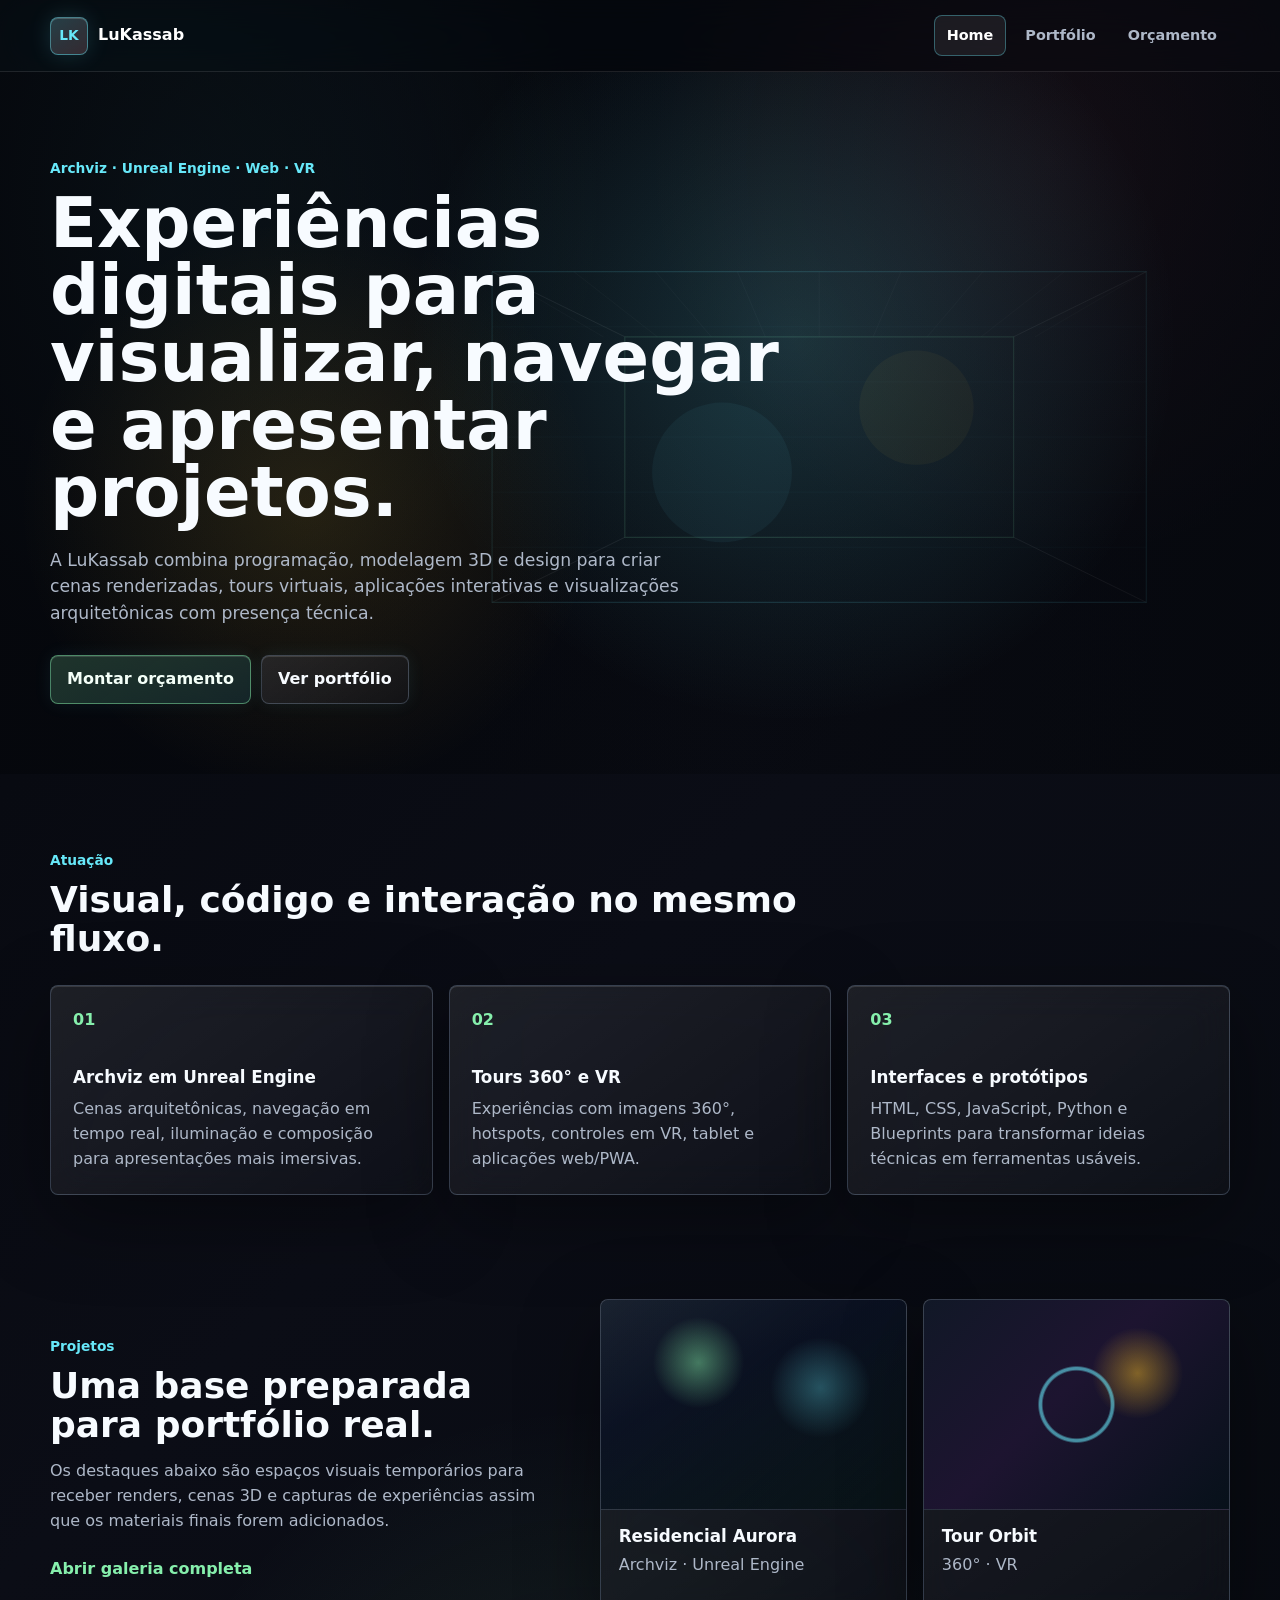
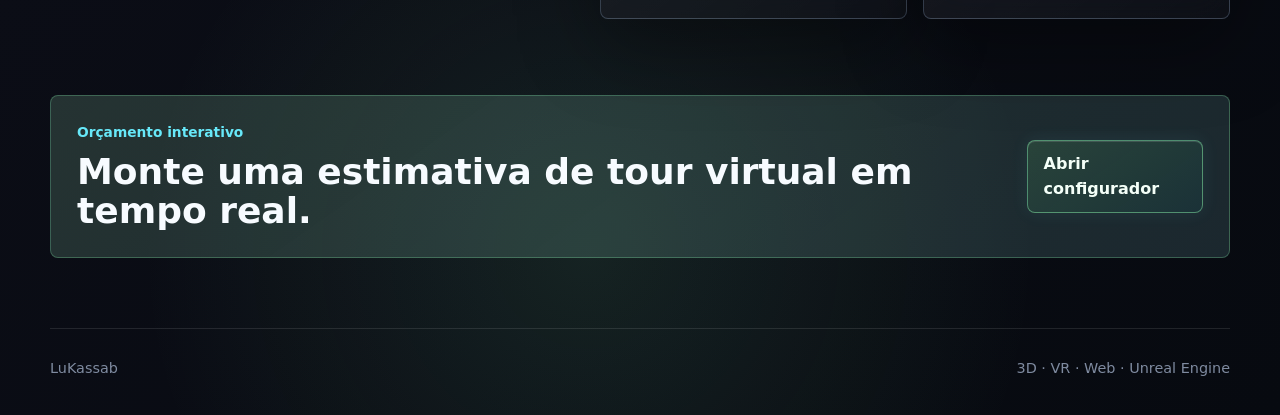
==== index.html @ 4a58a64f "Publish LuKassab website" ====
<!DOCTYPE html>
<html lang="pt-BR">
<head>
  <meta charset="UTF-8" />
  <meta name="viewport" content="width=device-width, initial-scale=1.0" />
  <title>LuKassab — Experiências 3D, VR e Web</title>
  <meta name="description" content="LuKassab cria visualizações arquitetônicas, experiências 360°, tours virtuais, aplicações em Unreal Engine e soluções web interativas." />
  <link rel="stylesheet" href="site.css" />
</head>
<body>
  <header class="site-header">
    <a class="brand" href="index.html" aria-label="LuKassab Home">
      <span class="brand-mark">LK</span>
      <span>LuKassab</span>
    </a>

    <button class="nav-toggle" type="button" aria-label="Abrir menu" aria-expanded="false" data-nav-toggle>
      <span></span>
      <span></span>
    </button>

    <nav class="site-nav" data-site-nav>
      <a class="is-active" href="index.html">Home</a>
      <a href="portfolio.html">Portfólio</a>
      <a href="orcamento.html">Orçamento</a>
    </nav>
  </header>

  <main>
    <section class="hero hero-home">
      <canvas class="hero-canvas" data-hero-canvas aria-hidden="true"></canvas>
      <div class="hero-atmosphere" aria-hidden="true"></div>
      <div class="hero-content">
        <p class="eyebrow">Archviz · Unreal Engine · Web · VR</p>
        <h1>Experiências digitais para visualizar, navegar e apresentar projetos.</h1>
        <p class="hero-copy">
          A LuKassab combina programação, modelagem 3D e design para criar cenas renderizadas,
          tours virtuais, aplicações interativas e visualizações arquitetônicas com presença técnica.
        </p>
        <div class="hero-actions">
          <a class="glass-button glass-button-primary" href="orcamento.html">Montar orçamento</a>
          <a class="glass-button" href="portfolio.html">Ver portfólio</a>
        </div>
      </div>
    </section>

    <section class="section-band">
      <div class="section-heading">
        <p class="eyebrow">Atuação</p>
        <h2>Visual, código e interação no mesmo fluxo.</h2>
      </div>

      <div class="service-grid">
        <article class="glass-card">
          <span class="card-index">01</span>
          <h3>Archviz em Unreal Engine</h3>
          <p>Cenas arquitetônicas, navegação em tempo real, iluminação e composição para apresentações mais imersivas.</p>
        </article>
        <article class="glass-card">
          <span class="card-index">02</span>
          <h3>Tours 360° e VR</h3>
          <p>Experiências com imagens 360°, hotspots, controles em VR, tablet e aplicações web/PWA.</p>
        </article>
        <article class="glass-card">
          <span class="card-index">03</span>
          <h3>Interfaces e protótipos</h3>
          <p>HTML, CSS, JavaScript, Python e Blueprints para transformar ideias técnicas em ferramentas usáveis.</p>
        </article>
      </div>
    </section>

    <section class="section-band section-tight">
      <div class="split-layout">
        <div>
          <p class="eyebrow">Projetos</p>
          <h2>Uma base preparada para portfólio real.</h2>
          <p>
            Os destaques abaixo são espaços visuais temporários para receber renders, cenas 3D
            e capturas de experiências assim que os materiais finais forem adicionados.
          </p>
          <a class="text-link" href="portfolio.html">Abrir galeria completa</a>
        </div>

        <div class="featured-strip">
          <article class="portfolio-tile visual-aurora">
            <div class="tile-visual" aria-hidden="true"></div>
            <h3>Residencial Aurora</h3>
            <p>Archviz · Unreal Engine</p>
          </article>
          <article class="portfolio-tile visual-orbit">
            <div class="tile-visual" aria-hidden="true"></div>
            <h3>Tour Orbit</h3>
            <p>360° · VR</p>
          </article>
        </div>
      </div>
    </section>

    <section class="cta-band">
      <div>
        <p class="eyebrow">Orçamento interativo</p>
        <h2>Monte uma estimativa de tour virtual em tempo real.</h2>
      </div>
      <a class="glass-button glass-button-primary" href="orcamento.html">Abrir configurador</a>
    </section>
  </main>

  <footer class="site-footer">
    <span>LuKassab</span>
    <span>3D · VR · Web · Unreal Engine</span>
  </footer>

  <script src="site.js"></script>
</body>
</html>
---- site.css ----
:root {
  --bg: #05070c;
  --bg-2: #0b0d16;
  --text: #f7fbff;
  --muted: #aeb8c8;
  --muted-2: #7f8ba0;
  --line: rgb(184 214 255 / 0.22);
  --line-strong: rgb(134 239 172 / 0.54);
  --glass: rgb(255 255 255 / 0.07);
  --glass-strong: rgb(255 255 255 / 0.12);
  --cyan: #67e8f9;
  --violet: #a78bfa;
  --rose: #fb7185;
  --green: #86efac;
  --amber: #fbbf24;
  --radius: 8px;
  --shadow: 0 24px 80px rgb(0 0 0 / 0.38);
  --header-h: 72px;
}

* {
  box-sizing: border-box;
}

html {
  min-height: 100%;
  background: var(--bg);
  color: var(--text);
}

body {
  min-height: 100%;
  margin: 0;
  color: var(--text);
  font-family: Inter, ui-sans-serif, system-ui, -apple-system, BlinkMacSystemFont, "Segoe UI", sans-serif;
  line-height: 1.55;
  letter-spacing: 0;
  background:
    radial-gradient(circle at 12% 10%, rgb(103 232 249 / 0.16), transparent 28rem),
    radial-gradient(circle at 82% 8%, rgb(251 113 133 / 0.12), transparent 25rem),
    radial-gradient(circle at 46% 92%, rgb(134 239 172 / 0.10), transparent 28rem),
    linear-gradient(135deg, #05070c 0%, #0b0d16 48%, #070a10 100%);
  overflow-x: hidden;
}

body::before,
body::after {
  content: "";
  position: fixed;
  inset: 0;
  pointer-events: none;
  z-index: -2;
}

body::before {
  background-image:
    linear-gradient(rgb(255 255 255 / 0.032) 1px, transparent 1px),
    linear-gradient(90deg, rgb(255 255 255 / 0.032) 1px, transparent 1px);
  background-size: 48px 48px;
  mask-image: linear-gradient(to bottom, transparent, #000 16%, #000 84%, transparent);
}

body::after {
  z-index: -1;
  background:
    radial-gradient(circle at 50% 0%, rgb(255 255 255 / 0.10), transparent 24rem),
    linear-gradient(to bottom, rgb(5 7 12 / 0.10), rgb(5 7 12 / 0.82));
}

a {
  color: inherit;
  text-decoration: none;
}

button,
input {
  font: inherit;
}

.site-header {
  position: sticky;
  top: 0;
  z-index: 30;
  min-height: var(--header-h);
  display: flex;
  align-items: center;
  justify-content: space-between;
  gap: 20px;
  padding: 14px max(24px, calc((100vw - 1180px) / 2));
  border-bottom: 1px solid rgb(255 255 255 / 0.10);
  background: rgb(5 7 12 / 0.72);
  backdrop-filter: blur(18px) saturate(145%);
  -webkit-backdrop-filter: blur(18px) saturate(145%);
}

.brand {
  display: inline-flex;
  align-items: center;
  gap: 10px;
  font-weight: 900;
  color: #ffffff;
}

.brand-mark {
  width: 38px;
  height: 38px;
  display: grid;
  place-items: center;
  border: 1px solid rgb(103 232 249 / 0.44);
  border-radius: var(--radius);
  background:
    linear-gradient(145deg, rgb(103 232 249 / 0.16), rgb(251 113 133 / 0.12)),
    rgb(255 255 255 / 0.08);
  box-shadow:
    inset 0 1px 0 rgb(255 255 255 / 0.18),
    0 0 22px rgb(103 232 249 / 0.16);
  color: var(--cyan);
  font-size: 0.86rem;
}

.site-nav {
  display: flex;
  align-items: center;
  gap: 6px;
}

.site-nav a {
  display: inline-flex;
  align-items: center;
  min-height: 38px;
  padding: 8px 12px;
  border: 1px solid transparent;
  border-radius: var(--radius);
  color: var(--muted);
  font-size: 0.9rem;
  font-weight: 750;
  transition: border-color 0.18s ease, color 0.18s ease, background 0.18s ease;
}

.site-nav a:hover,
.site-nav a:focus-visible,
.site-nav a.is-active {
  border-color: rgb(103 232 249 / 0.35);
  color: #ffffff;
  background: rgb(255 255 255 / 0.075);
  outline: none;
}

.nav-toggle {
  display: none;
  width: 42px;
  height: 42px;
  border: 1px solid var(--line);
  border-radius: var(--radius);
  background: rgb(255 255 255 / 0.075);
  color: var(--text);
}

.nav-toggle span {
  display: block;
  width: 18px;
  height: 2px;
  margin: 5px auto;
  border-radius: 2px;
  background: currentColor;
}

main {
  min-height: calc(100vh - var(--header-h));
}

.hero {
  position: relative;
  min-height: 78vh;
  display: grid;
  align-items: center;
  overflow: hidden;
  padding: 84px max(24px, calc((100vw - 1180px) / 2)) 68px;
}

.hero-canvas,
.hero-atmosphere {
  position: absolute;
  inset: 0;
  width: 100%;
  height: 100%;
}

.hero-canvas {
  opacity: 0.72;
}

.hero-atmosphere {
  background:
    radial-gradient(circle at 62% 38%, rgb(103 232 249 / 0.18), transparent 24rem),
    radial-gradient(circle at 24% 62%, rgb(251 191 36 / 0.12), transparent 18rem),
    linear-gradient(90deg, rgb(5 7 12 / 0.88), rgb(5 7 12 / 0.28) 58%, rgb(5 7 12 / 0.70));
}

.hero-content {
  position: relative;
  z-index: 2;
  width: min(760px, 100%);
}

.eyebrow {
  margin: 0 0 10px;
  color: var(--cyan);
  font-size: 0.86rem;
  font-weight: 850;
}

h1,
h2,
h3,
p {
  margin-top: 0;
}

h1 {
  max-width: 920px;
  margin-bottom: 20px;
  font-size: 4.3rem;
  line-height: 0.98;
  letter-spacing: 0;
}

h2 {
  margin-bottom: 14px;
  font-size: 2.25rem;
  line-height: 1.08;
  letter-spacing: 0;
}

h3 {
  margin-bottom: 10px;
  font-size: 1.05rem;
  line-height: 1.22;
}

p {
  color: var(--muted);
}

.hero-copy {
  max-width: 660px;
  margin-bottom: 28px;
  font-size: 1.08rem;
}

.hero-actions,
.chip-row {
  display: flex;
  align-items: center;
  flex-wrap: wrap;
  gap: 10px;
}

.glass-button,
.select-chip,
.mini-chip {
  border: 1px solid var(--line);
  border-radius: var(--radius);
  background:
    linear-gradient(145deg, rgb(255 255 255 / 0.10), rgb(255 255 255 / 0.035)),
    rgb(5 7 12 / 0.40);
  color: var(--text);
  box-shadow:
    inset 0 1px 0 rgb(255 255 255 / 0.13),
    0 0 18px rgb(103 232 249 / 0.08);
}

.glass-button {
  min-height: 44px;
  display: inline-flex;
  align-items: center;
  justify-content: center;
  padding: 11px 16px;
  font-weight: 850;
  transition: transform 0.18s ease, border-color 0.18s ease, box-shadow 0.18s ease;
}

.glass-button:hover,
.glass-button:focus-visible {
  border-color: rgb(103 232 249 / 0.62);
  box-shadow:
    inset 0 1px 0 rgb(255 255 255 / 0.20),
    0 0 28px rgb(103 232 249 / 0.16);
  transform: translateY(-1px);
  outline: none;
}

.glass-button-primary {
  border-color: rgb(134 239 172 / 0.48);
  background:
    linear-gradient(145deg, rgb(134 239 172 / 0.20), rgb(103 232 249 / 0.12)),
    rgb(5 7 12 / 0.48);
  color: #f4fff8;
}

.full-button {
  width: 100%;
}

.section-band,
.page-shell,
.cta-band {
  width: min(1180px, calc(100% - 48px));
  margin: 0 auto;
}

.section-band {
  padding: 76px 0;
}

.section-tight {
  padding-top: 28px;
}

.section-heading {
  max-width: 760px;
  margin-bottom: 26px;
}

.compact-heading {
  margin-bottom: 16px;
}

.service-grid {
  display: grid;
  grid-template-columns: repeat(3, minmax(0, 1fr));
  gap: 16px;
}

.service-grid-wide {
  grid-template-columns: repeat(4, minmax(0, 1fr));
}

.glass-card,
.glass-panel,
.budget-option,
.quantity-control,
.budget-summary,
.notes-panel,
.portfolio-tile {
  border: 1px solid var(--line);
  border-radius: var(--radius);
  background:
    linear-gradient(145deg, rgb(255 255 255 / 0.095), rgb(255 255 255 / 0.030)),
    rgb(5 7 12 / 0.52);
  box-shadow:
    inset 0 1px 0 rgb(255 255 255 / 0.12),
    var(--shadow);
  backdrop-filter: blur(18px) saturate(142%);
  -webkit-backdrop-filter: blur(18px) saturate(142%);
}

.glass-card {
  min-height: 210px;
  padding: 22px;
}

.glass-card p {
  margin-bottom: 0;
}

.card-index {
  display: inline-flex;
  margin-bottom: 34px;
  color: var(--green);
  font-weight: 900;
}

.split-layout {
  display: grid;
  grid-template-columns: minmax(0, 0.9fr) minmax(0, 1.1fr);
  gap: 34px;
  align-items: center;
}

.split-balanced {
  grid-template-columns: minmax(0, 1fr) minmax(320px, 0.85fr);
}

.text-link {
  display: inline-flex;
  margin-top: 8px;
  color: var(--green);
  font-weight: 850;
}

.featured-strip {
  display: grid;
  grid-template-columns: repeat(2, minmax(0, 1fr));
  gap: 16px;
}

.featured-strip-wide {
  grid-template-columns: repeat(3, minmax(0, 1fr));
}

.portfolio-tile {
  position: relative;
  overflow: hidden;
  min-height: 320px;
}

.portfolio-tile h2,
.portfolio-tile h3,
.portfolio-tile p {
  padding-inline: 18px;
}

.portfolio-tile h2,
.portfolio-tile h3 {
  margin-top: 16px;
  margin-bottom: 6px;
}

.portfolio-tile p {
  margin-bottom: 18px;
}

.tile-visual {
  position: relative;
  min-height: 210px;
  overflow: hidden;
  border-bottom: 1px solid rgb(255 255 255 / 0.10);
  background-color: #111827;
  background-size: cover;
  background-position: center;
}

.tile-visual img {
  display: block;
  width: 100%;
  height: 210px;
  object-fit: cover;
  transition: transform 0.22s ease, filter 0.22s ease;
}

.portfolio-tile-large .tile-visual img {
  height: 300px;
}

.tile-content {
  padding-bottom: 18px;
}

.tile-content .chip-row {
  padding-inline: 18px;
}

.mini-chip,
.select-chip {
  display: inline-flex;
  align-items: center;
  justify-content: center;
  min-height: 32px;
  padding: 7px 10px;
  color: var(--muted);
  font-size: 0.82rem;
  font-weight: 800;
}

.mini-chip {
  pointer-events: none;
}

.visual-aurora .tile-visual {
  background:
    linear-gradient(140deg, rgb(3 7 18 / 0.20), rgb(3 7 18 / 0.60)),
    radial-gradient(circle at 32% 30%, rgb(134 239 172 / 0.70), transparent 18%),
    radial-gradient(circle at 72% 42%, rgb(103 232 249 / 0.55), transparent 20%),
    linear-gradient(155deg, #1f2937, #0f172a 38%, #11251f);
}

.visual-orbit .tile-visual {
  background:
    radial-gradient(circle at 50% 50%, transparent 0 18%, rgb(103 232 249 / 0.58) 19% 20%, transparent 21%),
    radial-gradient(circle at 70% 35%, rgb(251 191 36 / 0.46), transparent 18%),
    linear-gradient(135deg, #111827, #1d1430 45%, #07111a);
}

.visual-nocturne .tile-visual {
  background:
    linear-gradient(120deg, rgb(255 255 255 / 0.08) 0 1px, transparent 1px 18%),
    radial-gradient(circle at 76% 32%, rgb(251 113 133 / 0.44), transparent 21%),
    linear-gradient(145deg, #151720, #080a10 50%, #192235);
}

.visual-circuit .tile-visual {
  background:
    linear-gradient(90deg, rgb(134 239 172 / 0.38) 1px, transparent 1px),
    linear-gradient(rgb(103 232 249 / 0.20) 1px, transparent 1px),
    radial-gradient(circle at 28% 72%, rgb(134 239 172 / 0.54), transparent 16%),
    linear-gradient(135deg, #07120f, #0a1020);
  background-size: 44px 44px, 44px 44px, auto, auto;
}

.visual-pwa .tile-visual {
  background:
    linear-gradient(135deg, rgb(103 232 249 / 0.30), transparent 30%),
    linear-gradient(45deg, transparent 42%, rgb(251 191 36 / 0.40) 43% 45%, transparent 46%),
    radial-gradient(circle at 72% 72%, rgb(167 139 250 / 0.58), transparent 18%),
    #101522;
}

.visual-gallery .tile-visual {
  background:
    radial-gradient(circle at 26% 34%, rgb(255 255 255 / 0.34), transparent 12%),
    radial-gradient(circle at 62% 56%, rgb(251 113 133 / 0.54), transparent 17%),
    radial-gradient(circle at 74% 28%, rgb(134 239 172 / 0.32), transparent 15%),
    linear-gradient(140deg, #101827, #111111);
}

.cta-band {
  display: flex;
  justify-content: space-between;
  align-items: center;
  gap: 22px;
  margin-bottom: 70px;
  padding: 26px;
  border: 1px solid rgb(134 239 172 / 0.28);
  border-radius: var(--radius);
  background:
    linear-gradient(145deg, rgb(134 239 172 / 0.12), rgb(103 232 249 / 0.08)),
    rgb(255 255 255 / 0.055);
}

.cta-band h2 {
  margin-bottom: 0;
}

.page-shell {
  padding: 72px 0 80px;
}

.page-hero {
  max-width: 900px;
  padding: 28px 0 54px;
}

.page-hero h1 {
  font-size: 3.35rem;
}

.page-hero p {
  max-width: 740px;
  font-size: 1.04rem;
}

.metric-panel {
  padding: 22px;
  display: grid;
  gap: 14px;
}

.metric-panel div {
  display: grid;
  gap: 3px;
  padding-bottom: 14px;
  border-bottom: 1px solid rgb(255 255 255 / 0.10);
}

.metric-panel div:last-child {
  padding-bottom: 0;
  border-bottom: 0;
}

.metric-panel strong {
  color: var(--green);
  font-size: 1.35rem;
}

.metric-panel span {
  color: var(--muted);
}

.portfolio-gallery {
  display: grid;
  grid-template-columns: repeat(3, minmax(0, 1fr));
  gap: 16px;
}

.portfolio-tabs {
  display: flex;
  flex-wrap: wrap;
  gap: 8px;
  margin-bottom: 16px;
}

.portfolio-tabs .select-chip {
  cursor: pointer;
  transition: border-color 0.18s ease, color 0.18s ease, background 0.18s ease, box-shadow 0.18s ease, transform 0.18s ease;
}

.portfolio-tabs .select-chip:hover,
.portfolio-tabs .select-chip:focus-visible {
  border-color: rgb(103 232 249 / 0.58);
  color: #ffffff;
  background:
    linear-gradient(145deg, rgb(103 232 249 / 0.16), rgb(134 239 172 / 0.08)),
    rgb(255 255 255 / 0.075);
  box-shadow:
    inset 0 1px 0 rgb(255 255 255 / 0.18),
    0 0 20px rgb(103 232 249 / 0.13);
  transform: translateY(-1px);
  outline: none;
}

.portfolio-panel[hidden] {
  display: none;
}

.portfolio-tile.has-image-card {
  cursor: zoom-in;
  transition: transform 0.18s ease, border-color 0.18s ease, box-shadow 0.18s ease, background 0.18s ease;
}

.portfolio-tile.has-image-card::after {
  content: "";
  position: absolute;
  inset: 0;
  border: 1px solid transparent;
  border-radius: inherit;
  pointer-events: none;
  transition: border-color 0.18s ease, box-shadow 0.18s ease;
}

.portfolio-tile.has-image-card .tile-visual::after {
  content: "+";
  position: absolute;
  right: 12px;
  top: 12px;
  width: 30px;
  height: 30px;
  display: grid;
  place-items: center;
  border: 1px solid rgb(103 232 249 / 0.36);
  border-radius: 999px;
  color: #ffffff;
  background:
    linear-gradient(145deg, rgb(103 232 249 / 0.18), rgb(134 239 172 / 0.10)),
    rgb(5 7 12 / 0.54);
  box-shadow:
    inset 0 1px 0 rgb(255 255 255 / 0.16),
    0 0 18px rgb(103 232 249 / 0.13);
  font-size: 1.1rem;
  font-weight: 700;
  line-height: 1;
  opacity: 0;
  transform: translateY(-4px);
  transition: opacity 0.18s ease, transform 0.18s ease;
  pointer-events: none;
}

.portfolio-tile.has-image-card:hover,
.portfolio-tile.has-image-card:focus-visible {
  border-color: rgb(103 232 249 / 0.48);
  box-shadow:
    inset 0 1px 0 rgb(255 255 255 / 0.18),
    0 0 32px rgb(103 232 249 / 0.15),
    var(--shadow);
  transform: translateY(-2px);
  outline: none;
}

.portfolio-tile.has-image-card:hover .tile-visual img,
.portfolio-tile.has-image-card:focus-visible .tile-visual img {
  filter: saturate(1.08) contrast(1.04);
  transform: scale(1.025);
}

.portfolio-tile.has-image-card:hover .tile-visual::after,
.portfolio-tile.has-image-card:focus-visible .tile-visual::after,
.portfolio-tile.is-image-selected .tile-visual::after {
  opacity: 1;
  transform: translateY(0);
}

.portfolio-tile.is-image-selected {
  border-color: rgb(134 239 172 / 0.62);
  box-shadow:
    inset 0 1px 0 rgb(255 255 255 / 0.20),
    0 0 36px rgb(134 239 172 / 0.18),
    var(--shadow);
}

.portfolio-tile.is-image-selected::after {
  border-color: rgb(134 239 172 / 0.36);
  box-shadow: inset 0 0 0 1px rgb(103 232 249 / 0.12);
}

.portfolio-lightbox[hidden] {
  display: none;
}

.portfolio-lightbox {
  position: fixed;
  inset: 0;
  z-index: 90;
  display: grid;
  place-items: center;
  padding: 18px;
  background:
    radial-gradient(circle at 50% 18%, rgb(103 232 249 / 0.14), transparent 34rem),
    rgb(3 6 12 / 0.82);
  backdrop-filter: blur(18px) saturate(145%);
  -webkit-backdrop-filter: blur(18px) saturate(145%);
}

body.is-lightbox-open {
  overflow: hidden;
}

.portfolio-lightbox-surface {
  width: min(1180px, calc(100vw - 36px));
  height: min(780px, calc(100vh - 36px));
  display: grid;
  grid-template-rows: auto minmax(0, 1fr);
  overflow: hidden;
  border: 1px solid rgb(184 214 255 / 0.26);
  border-radius: var(--radius);
  background:
    linear-gradient(145deg, rgb(255 255 255 / 0.11), rgb(255 255 255 / 0.030)),
    rgb(5 7 12 / 0.88);
  box-shadow:
    inset 0 1px 0 rgb(255 255 255 / 0.16),
    0 28px 90px rgb(0 0 0 / 0.56);
}

.portfolio-lightbox-toolbar {
  min-height: 58px;
  display: flex;
  align-items: center;
  justify-content: space-between;
  gap: 14px;
  padding: 10px 12px 10px 16px;
  border-bottom: 1px solid rgb(255 255 255 / 0.10);
}

.portfolio-lightbox-title {
  min-width: 0;
  overflow: hidden;
  color: #ffffff;
  font-size: 0.95rem;
  font-weight: 900;
  text-overflow: ellipsis;
  white-space: nowrap;
}

.portfolio-lightbox-actions {
  display: flex;
  align-items: center;
  gap: 6px;
}

.portfolio-zoom-slider {
  width: clamp(150px, 18vw, 230px);
  min-height: 36px;
  display: inline-flex;
  align-items: center;
  gap: 8px;
  padding: 0 10px;
  border: 1px solid rgb(103 232 249 / 0.24);
  border-radius: var(--radius);
  background:
    linear-gradient(145deg, rgb(255 255 255 / 0.085), rgb(255 255 255 / 0.025)),
    rgb(0 0 0 / 0.20);
}

.portfolio-zoom-slider span {
  color: var(--muted);
  font-size: 0.74rem;
  font-weight: 850;
}

.portfolio-zoom-slider input {
  min-width: 0;
  width: 100%;
  height: 18px;
  accent-color: var(--green);
  cursor: pointer;
}

.portfolio-zoom-slider input::-webkit-slider-runnable-track {
  height: 4px;
  border-radius: 999px;
  background:
    linear-gradient(90deg, rgb(134 239 172 / 0.72) 0 var(--zoom-progress, 0%), rgb(255 255 255 / 0.14) var(--zoom-progress, 0%) 100%);
}

.portfolio-zoom-slider input::-webkit-slider-thumb {
  width: 14px;
  height: 14px;
  margin-top: -5px;
  border: 1px solid rgb(255 255 255 / 0.42);
  border-radius: 999px;
  background: var(--green);
  box-shadow: 0 0 14px rgb(134 239 172 / 0.34);
  appearance: none;
}

.portfolio-zoom-slider input:focus-visible {
  outline: 2px solid rgb(103 232 249 / 0.50);
  outline-offset: 3px;
}

.portfolio-lightbox-actions button {
  min-width: 36px;
  height: 36px;
  display: grid;
  place-items: center;
  border: 1px solid rgb(103 232 249 / 0.30);
  border-radius: var(--radius);
  color: var(--text);
  background:
    linear-gradient(145deg, rgb(255 255 255 / 0.10), rgb(255 255 255 / 0.030)),
    rgb(0 0 0 / 0.24);
  cursor: pointer;
  font-weight: 900;
  transition: border-color 0.18s ease, background 0.18s ease, transform 0.18s ease;
}

.portfolio-lightbox-actions button:hover,
.portfolio-lightbox-actions button:focus-visible {
  border-color: rgb(134 239 172 / 0.54);
  background:
    linear-gradient(145deg, rgb(134 239 172 / 0.16), rgb(103 232 249 / 0.10)),
    rgb(255 255 255 / 0.06);
  transform: translateY(-1px);
  outline: none;
}

.portfolio-lightbox-stage {
  position: relative;
  display: grid;
  place-items: center;
  overflow: hidden;
  min-height: 0;
  background:
    linear-gradient(90deg, rgb(255 255 255 / 0.028) 1px, transparent 1px),
    linear-gradient(rgb(255 255 255 / 0.028) 1px, transparent 1px),
    rgb(2 5 10 / 0.54);
  background-size: 42px 42px;
  cursor: zoom-in;
  touch-action: none;
  user-select: none;
  -webkit-user-select: none;
  -webkit-user-drag: none;
}

.portfolio-lightbox-stage.is-pannable {
  cursor: grab;
}

.portfolio-lightbox-stage.is-panning {
  cursor: grabbing;
}

.portfolio-lightbox-stage img {
  display: block;
  max-width: 100%;
  max-height: 100%;
  object-fit: contain;
  pointer-events: none;
  user-select: none;
  -webkit-user-select: none;
  -webkit-user-drag: none;
  will-change: transform;
  transition: transform 0.12s ease;
}

.portfolio-lightbox-stage.is-panning img {
  transition: none;
}

.portfolio-tile-large {
  grid-column: span 2;
}

.portfolio-tile-large .tile-visual {
  min-height: 300px;
}

.budget-layout {
  display: grid;
  grid-template-columns: minmax(0, 1fr) minmax(300px, 340px);
  gap: 22px;
  align-items: start;
}

.budget-page {
  padding-top: 0;
  margin-top: -18px;
}

.budget-page .page-hero {
  max-width: none;
  display: block;
  padding: 0 0 12px;
}

.budget-page .page-hero .eyebrow {
  margin-bottom: 6px;
  line-height: 1.1;
}

.budget-page .page-hero h1 {
  max-width: 820px;
  margin-bottom: 0;
  font-size: 1.85rem;
  line-height: 1.04;
}

.budget-page .page-hero p {
  max-width: 720px;
  margin-top: 30px;
  margin-bottom: 0;
  font-size: 0.98rem;
}

.budget-variant-switch {
  display: flex;
  flex-wrap: wrap;
  gap: 8px;
  margin: 0 0 18px;
}

.budget-variant-switch a {
  min-height: 34px;
  display: inline-flex;
  align-items: center;
  justify-content: center;
  padding: 7px 12px;
  border: 1px solid var(--line);
  border-radius: var(--radius);
  color: var(--muted);
  background:
    linear-gradient(145deg, rgb(255 255 255 / 0.085), rgb(255 255 255 / 0.030)),
    rgb(5 7 12 / 0.42);
  font-size: 0.82rem;
  font-weight: 850;
  transition: border-color 0.18s ease, color 0.18s ease, background 0.18s ease, transform 0.18s ease;
}

.budget-variant-switch a:hover,
.budget-variant-switch a:focus-visible,
.budget-variant-switch a.is-active {
  border-color: rgb(134 239 172 / 0.50);
  color: #ffffff;
  background:
    linear-gradient(145deg, rgb(134 239 172 / 0.16), rgb(103 232 249 / 0.08)),
    rgb(255 255 255 / 0.065);
  transform: translateY(-1px);
  outline: none;
}

.budget-config {
  display: grid;
  gap: 14px;
}

.budget-config-header {
  padding-bottom: 6px;
  border-bottom: 1px solid rgb(255 255 255 / 0.10);
}

.budget-config-header .compact-heading {
  margin-bottom: 0;
}

.budget-config-header h2 {
  margin-bottom: 0;
  font-size: 1.12rem;
}

.budget-options {
  display: grid;
  grid-template-columns: 1fr;
  gap: 10px;
}

.budget-option {
  position: relative;
  min-height: auto;
  display: grid;
  grid-template-columns: minmax(0, 1fr) minmax(170px, 210px) auto;
  align-content: start;
  align-items: center;
  gap: 12px;
  padding: 14px;
  color: var(--text);
  text-align: left;
  cursor: pointer;
  transition: transform 0.18s ease, border-color 0.18s ease, box-shadow 0.18s ease, background 0.18s ease;
}

.budget-option > span {
  grid-column: 1;
  grid-row: 1;
  color: var(--cyan);
  font-size: 0.82rem;
  font-weight: 900;
}

.card-badge-panel {
  grid-column: 1;
  grid-row: 4;
  display: grid;
  gap: 5px;
  max-width: min(450px, 100%);
  margin-top: -2px;
  pointer-events: none;
}

.card-badge-group {
  display: flex;
  align-items: center;
  gap: 5px;
  min-width: 0;
}

.card-badge-group-platform {
  max-height: 22px;
  overflow: hidden;
}

.card-badge-group-feature {
  max-height: 42px;
  overflow: hidden;
}

.card-badge-label {
  flex: 0 0 auto;
  color: var(--muted-2);
  font-size: 0.58rem;
  font-weight: 950;
  line-height: 1;
  text-transform: uppercase;
}

.card-badge-row {
  display: flex;
  flex-wrap: wrap;
  gap: 4px;
  min-width: 0;
  overflow: hidden;
}

.card-badge-chip {
  min-height: 19px;
  display: inline-flex;
  align-items: center;
  padding: 2px 6px;
  border-radius: 999px;
  font-size: 0.64rem;
  font-weight: 850;
  line-height: 1;
  white-space: nowrap;
}

.card-badge-chip.is-platform {
  border: 1px solid rgb(103 232 249 / 0.42);
  color: #dffbff;
  background:
    linear-gradient(145deg, rgb(103 232 249 / 0.20), rgb(59 130 246 / 0.085)),
    rgb(3 14 24 / 0.48);
  box-shadow: inset 0 1px 0 rgb(255 255 255 / 0.12);
}

.card-badge-chip.is-feature {
  border: 1px solid rgb(134 239 172 / 0.42);
  color: #ecfff2;
  background:
    linear-gradient(145deg, rgb(134 239 172 / 0.20), rgb(251 191 36 / 0.09)),
    rgb(7 20 12 / 0.48);
  box-shadow: inset 0 1px 0 rgb(255 255 255 / 0.12);
}

.budget-option strong {
  grid-column: 1;
  grid-row: 2;
  font-size: 0.98rem;
  line-height: 1.18;
}

.budget-option small {
  grid-column: 1;
  grid-row: 3;
  color: var(--muted);
  font-size: 0.84rem;
  line-height: 1.38;
}

.budget-option em {
  grid-column: 3;
  grid-row: 1 / span 2;
  justify-self: end;
  color: var(--green);
  font-style: normal;
  font-weight: 950;
  white-space: nowrap;
}

.details-toggle {
  grid-column: 1 / -1;
  justify-self: center;
  order: 20;
  min-height: 24px;
  display: inline-flex;
  align-items: center;
  gap: 6px;
  margin-top: -4px;
  margin-bottom: -8px;
  padding: 2px 6px;
  border: 0;
  border-radius: 4px;
  color: var(--muted);
  background: transparent;
  font-size: 0.72rem;
  font-weight: 850;
  cursor: pointer;
  opacity: 0.78;
  transition: color 0.18s ease, background 0.18s ease, opacity 0.18s ease;
}

.details-toggle::after {
  content: "";
  width: 6px;
  height: 6px;
  border-right: 1.5px solid currentColor;
  border-bottom: 1.5px solid currentColor;
  transform: rotate(45deg) translateY(-2px);
  transition: transform 0.18s ease;
}

.details-toggle.is-active::after {
  transform: rotate(225deg) translateY(-2px);
}

.details-toggle:hover,
.details-toggle:focus-visible,
.details-toggle.is-active {
  color: var(--cyan);
  background: rgb(103 232 249 / 0.06);
  opacity: 1;
  outline: none;
}

.budget-option:hover,
.budget-option:focus-visible,
.budget-option.is-selected {
  border-color: var(--line-strong);
  box-shadow:
    inset 0 1px 0 rgb(255 255 255 / 0.18),
    0 0 34px rgb(134 239 172 / 0.13);
  outline: none;
}

.budget-option:hover,
.budget-option:focus-visible {
  transform: translateY(-1px);
}

.mode-switch {
  position: absolute;
  top: 117px;
  right: 14px;
  display: grid;
  grid-template-columns: repeat(2, minmax(0, 1fr));
  gap: 4px;
  width: min(205px, 100%);
  padding: 3px;
  border: 1px solid rgb(103 232 249 / 0.20);
  border-radius: var(--radius);
  background: rgb(0 0 0 / 0.20);
}

.mode-switch button {
  min-width: 0;
  min-height: 28px;
  border: 1px solid transparent;
  border-radius: calc(var(--radius) - 2px);
  color: var(--muted);
  background: transparent;
  font-size: 0.76rem;
  font-weight: 850;
  cursor: pointer;
  transition: border-color 0.18s ease, color 0.18s ease, background 0.18s ease;
}

.mode-switch button:hover,
.mode-switch button:focus-visible,
.mode-switch button.is-selected {
  border-color: rgb(134 239 172 / 0.44);
  color: #ffffff;
  background:
    linear-gradient(145deg, rgb(134 239 172 / 0.18), rgb(103 232 249 / 0.10)),
    rgb(255 255 255 / 0.06);
  outline: none;
}

.mode-note {
  grid-column: 2;
  grid-row: 1 / span 3;
  min-height: 44px;
  display: flex;
  align-items: center;
  margin-top: 4px;
  padding: 9px 10px;
  border: 1px solid rgb(103 232 249 / 0.20);
  border-radius: var(--radius);
  color: var(--muted);
  background: rgb(0 0 0 / 0.18);
  font-size: 0.84rem;
  font-weight: 780;
}

.sr-only {
  position: absolute;
  width: 1px;
  height: 1px;
  padding: 0;
  margin: -1px;
  overflow: hidden;
  clip: rect(0, 0, 0, 0);
  white-space: nowrap;
  border: 0;
}

.inline-quantity-panel {
  display: grid;
  grid-template-columns: 1fr;
  gap: 12px;
  padding: 16px;
  border: 1px solid var(--line);
  border-radius: var(--radius);
  background:
    linear-gradient(145deg, rgb(255 255 255 / 0.095), rgb(255 255 255 / 0.030)),
    rgb(5 7 12 / 0.52);
  box-shadow:
    inset 0 1px 0 rgb(255 255 255 / 0.12),
    var(--shadow);
  backdrop-filter: blur(18px) saturate(142%);
  -webkit-backdrop-filter: blur(18px) saturate(142%);
  cursor: default;
}

.inline-quantity-panel .compact-heading {
  margin-bottom: 0;
}

.inline-quantity-panel h2 {
  margin-bottom: 0;
  font-size: 1.12rem;
}

.inline-quantity-panel .eyebrow {
  margin-bottom: 5px;
}

.inline-quantity-panel .quantity-control {
  min-height: 86px;
  padding: 12px;
  box-shadow: none;
}

.inline-quantity-panel .quantity-grid {
  grid-template-columns: 1fr;
  gap: 8px;
}

.inline-details-panel {
  grid-column: 1 / -1;
  order: 30;
  display: grid;
  grid-template-columns: repeat(3, minmax(0, 1fr));
  gap: 8px;
  padding-top: 6px;
  border-top: 1px solid rgb(255 255 255 / 0.10);
  cursor: default;
}

.budget-option:has(.mode-switch) .inline-details-panel {
  margin-top: 14px;
}

.inline-details-panel[hidden] {
  display: none;
}

.inline-details-panel div {
  min-height: auto;
  padding: 10px;
  border: 1px solid rgb(255 255 255 / 0.11);
  border-radius: var(--radius);
  background: rgb(0 0 0 / 0.18);
}

.inline-details-panel strong {
  display: block;
  margin-bottom: 4px;
  color: #ffffff;
  font-size: 0.84rem;
}

.inline-details-panel p {
  margin-bottom: 0;
  font-size: 0.79rem;
  line-height: 1.38;
}

.summary-chips {
  gap: 6px;
  margin: 10px 0 2px;
}

.summary-chips .select-chip {
  min-height: 28px;
  padding: 5px 8px;
  font-size: 0.74rem;
}

.select-chip {
  cursor: default;
  transition: border-color 0.18s ease, color 0.18s ease, background 0.18s ease;
}

.select-chip.is-selected {
  border-color: rgb(134 239 172 / 0.54);
  color: #ffffff;
  background:
    linear-gradient(145deg, rgb(134 239 172 / 0.16), rgb(103 232 249 / 0.10)),
    rgb(255 255 255 / 0.075);
}

.quantity-grid {
  display: grid;
  grid-template-columns: repeat(2, minmax(0, 1fr));
  gap: 12px;
}

.quantity-control {
  min-height: 96px;
  display: grid;
  align-content: start;
  gap: 4px;
  padding: 14px;
}

.quantity-control > span {
  color: var(--cyan);
  font-size: 0.9rem;
  font-weight: 900;
  line-height: 1.25;
  text-shadow: 0 0 18px rgb(103 232 249 / 0.18);
}

.quantity-control small {
  color: var(--muted);
}

.site-spinbox {
  display: grid;
  grid-template-columns: 32px 46px 32px;
  width: max-content;
  min-height: 34px;
  border: 1px solid rgb(103 232 249 / 0.26);
  border-radius: var(--radius);
  overflow: hidden;
  background: rgb(0 0 0 / 0.22);
}

.quantity-input-row {
  display: flex;
  align-items: center;
  gap: 8px;
  margin-top: 8px;
}

.quantity-icon {
  width: 34px;
  height: 34px;
  flex: 0 0 34px;
  padding: 8px;
  border: 1px solid rgb(103 232 249 / 0.24);
  border-radius: var(--radius);
  color: var(--cyan);
  background:
    linear-gradient(145deg, rgb(103 232 249 / 0.10), rgb(134 239 172 / 0.055)),
    rgb(0 0 0 / 0.18);
  stroke: currentColor;
  stroke-width: 1.8;
  stroke-linecap: round;
  stroke-linejoin: round;
  fill: none;
}

.site-spinbox button,
.site-spinbox input {
  min-width: 0;
  border: 0;
  color: var(--text);
  background: transparent;
}

.site-spinbox button {
  cursor: pointer;
  font-weight: 950;
}

.site-spinbox button:hover,
.site-spinbox button:focus-visible {
  background: rgb(103 232 249 / 0.12);
  outline: none;
}

.site-spinbox input {
  width: 46px;
  text-align: center;
  border-inline: 1px solid rgb(255 255 255 / 0.10);
  appearance: textfield;
  cursor: default;
}

.site-spinbox input::-webkit-outer-spin-button,
.site-spinbox input::-webkit-inner-spin-button {
  margin: 0;
  -webkit-appearance: none;
}

.budget-summary {
  padding: 16px;
}

.budget-sidebar {
  position: sticky;
  top: calc(var(--header-h) + 18px);
  display: grid;
  gap: 14px;
  margin-top: 40px;
}

.budget-summary h2 {
  margin-bottom: 0;
  font-size: 1.22rem;
  line-height: 1.18;
}

.summary-list {
  display: grid;
  gap: 6px;
  margin: 14px 0;
}

.summary-list div,
.summary-total {
  display: flex;
  align-items: center;
  justify-content: space-between;
  gap: 12px;
  padding: 8px 0;
  border-bottom: 1px solid rgb(255 255 255 / 0.10);
}

.summary-list span,
.summary-total span {
  color: var(--muted);
}

.summary-list strong,
.summary-total strong {
  color: #ffffff;
  white-space: nowrap;
}

.summary-total {
  margin-bottom: 14px;
  border-bottom: 0;
}

.summary-total strong {
  color: var(--green);
  font-size: 1.46rem;
}

.budget-email-field,
.budget-project-field {
  display: grid;
  gap: 7px;
  margin-bottom: 12px;
}

.budget-email-field span,
.budget-project-field span {
  color: var(--cyan);
  font-size: 0.82rem;
  font-weight: 900;
}

.budget-email-field input,
.budget-project-field textarea {
  min-height: 42px;
  width: 100%;
  border: 1px solid rgb(103 232 249 / 0.26);
  border-radius: var(--radius);
  padding: 10px 12px;
  color: var(--text);
  background:
    linear-gradient(145deg, rgb(255 255 255 / 0.085), rgb(255 255 255 / 0.025)),
    rgb(0 0 0 / 0.22);
  outline: none;
  transition: border-color 0.18s ease, box-shadow 0.18s ease, background 0.18s ease;
}

.budget-project-field textarea {
  min-height: 104px;
  resize: vertical;
  line-height: 1.42;
}

.budget-email-field input::placeholder,
.budget-project-field textarea::placeholder {
  color: var(--muted-2);
}

.budget-email-field input:hover,
.budget-email-field input:focus,
.budget-project-field textarea:hover,
.budget-project-field textarea:focus {
  border-color: rgb(134 239 172 / 0.50);
  background:
    linear-gradient(145deg, rgb(134 239 172 / 0.10), rgb(103 232 249 / 0.055)),
    rgb(0 0 0 / 0.24);
  box-shadow: 0 0 22px rgb(103 232 249 / 0.10);
}

.budget-email-field input:invalid:not(:placeholder-shown) {
  border-color: rgb(251 113 133 / 0.62);
  box-shadow: 0 0 18px rgb(251 113 133 / 0.14);
}

.budget-page-dashboard.page-shell {
  width: min(1340px, calc(100% - 48px));
}

.budget-page-dashboard .budget-layout {
  grid-template-columns: minmax(250px, 300px) minmax(0, 1fr) minmax(310px, 360px);
  grid-template-areas: "media options summary";
  gap: 16px;
}

.budget-page-dashboard .budget-config {
  grid-area: options;
}

.budget-page-dashboard .budget-sidebar {
  display: contents;
  margin-top: 0;
}

.budget-page-dashboard .inline-quantity-panel {
  grid-area: media;
  position: sticky;
  top: calc(var(--header-h) + 18px);
}

.budget-page-dashboard .budget-summary {
  grid-area: summary;
  position: sticky;
  top: calc(var(--header-h) + 18px);
}

.budget-page-dashboard .budget-options {
  grid-template-columns: repeat(2, minmax(0, 1fr));
  gap: 14px;
}

.budget-page-dashboard .budget-option {
  min-height: 292px;
  grid-template-columns: minmax(0, 1fr) auto;
  align-items: start;
  gap: 10px;
  padding: 16px;
}

.budget-page-dashboard .budget-option > span {
  grid-column: 1;
  grid-row: 1;
}

.budget-page-dashboard .budget-option strong {
  grid-column: 1 / -1;
  grid-row: 2;
}

.budget-page-dashboard .budget-option small {
  grid-column: 1 / -1;
  grid-row: 3;
}

.budget-page-dashboard .budget-option em {
  grid-column: 2;
  grid-row: 1;
  align-self: start;
}

.budget-page-dashboard .mode-switch {
  position: static;
  grid-column: 1 / -1;
  grid-row: 4;
  width: 100%;
  margin-top: 2px;
}

.budget-page-dashboard .card-badge-panel {
  grid-column: 1 / -1;
  grid-row: 5;
  max-width: 100%;
  margin-top: 0;
}

.budget-page-dashboard .details-toggle {
  margin-top: auto;
}

.budget-page-dashboard .inline-details-panel {
  grid-template-columns: 1fr;
}

.budget-page-steps.page-shell {
  width: min(1240px, calc(100% - 48px));
}

.budget-page-steps .budget-layout {
  grid-template-columns: 1fr;
  gap: 18px;
}

.budget-page-steps .budget-config {
  gap: 16px;
}

.budget-page-steps .budget-config-header {
  display: flex;
  align-items: end;
  justify-content: space-between;
  gap: 18px;
}

.budget-page-steps .budget-options {
  grid-template-columns: repeat(4, minmax(0, 1fr));
  gap: 12px;
}

.budget-page-steps .budget-option {
  min-height: 360px;
  grid-template-columns: 1fr;
  align-content: start;
  gap: 10px;
  padding: 16px;
}

.budget-page-steps .budget-option > span,
.budget-page-steps .budget-option strong,
.budget-page-steps .budget-option small,
.budget-page-steps .budget-option em,
.budget-page-steps .mode-switch,
.budget-page-steps .card-badge-panel,
.budget-page-steps .details-toggle,
.budget-page-steps .inline-details-panel {
  grid-column: 1;
  grid-row: auto;
}

.budget-page-steps .budget-option > span {
  min-height: 28px;
  display: inline-flex;
  align-items: center;
  width: max-content;
  padding: 3px 8px;
  border: 1px solid rgb(103 232 249 / 0.26);
  border-radius: 999px;
  background: rgb(103 232 249 / 0.08);
}

.budget-page-steps .budget-option em {
  justify-self: start;
  font-size: 1.08rem;
}

.budget-page-steps .mode-switch {
  position: static;
  width: 100%;
}

.budget-page-steps .card-badge-panel {
  max-width: 100%;
  margin-top: 0;
}

.budget-page-steps .details-toggle {
  margin-top: auto;
}

.budget-page-steps .inline-details-panel {
  grid-template-columns: 1fr;
}

.budget-page-steps .budget-sidebar {
  position: static;
  grid-template-columns: minmax(0, 1fr) minmax(340px, 0.8fr);
  gap: 16px;
  margin-top: 0;
}

.budget-page-steps .inline-quantity-panel .quantity-grid {
  grid-template-columns: repeat(2, minmax(0, 1fr));
}

.guided-page.page-shell {
  width: min(1240px, calc(100% - 48px));
}

.guided-flow-summary {
  display: grid;
  grid-template-columns: repeat(auto-fit, minmax(132px, 1fr));
  gap: 8px;
  margin: -2px 0 18px;
}

.guided-flow-summary div {
  min-width: 0;
  border: 1px solid rgb(103 232 249 / 0.18);
  border-radius: var(--radius);
  padding: 10px 11px;
  background:
    linear-gradient(145deg, rgb(255 255 255 / 0.070), rgb(255 255 255 / 0.020)),
    rgb(5 7 12 / 0.34);
  box-shadow: inset 0 1px 0 rgb(255 255 255 / 0.09);
}

.guided-flow-summary strong,
.guided-flow-summary span {
  display: block;
}

.guided-flow-summary strong {
  color: #ffffff;
  font-size: 0.82rem;
  font-weight: 900;
}

.guided-flow-summary span {
  margin-top: 3px;
  color: var(--muted-2);
  font-size: 0.76rem;
  line-height: 1.25;
}

.guided-budget-layout {
  display: grid;
  grid-template-columns: minmax(0, 1fr) minmax(330px, 380px);
  gap: 18px;
  align-items: start;
}

.guided-form {
  display: grid;
  gap: 14px;
}

.guided-step,
.guided-preview {
  position: relative;
  border: 1px solid var(--line);
  border-radius: var(--radius);
  background:
    linear-gradient(145deg, rgb(255 255 255 / 0.095), rgb(255 255 255 / 0.030)),
    rgb(5 7 12 / 0.52);
  box-shadow:
    inset 0 1px 0 rgb(255 255 255 / 0.12),
    var(--shadow);
  backdrop-filter: blur(18px) saturate(142%);
  -webkit-backdrop-filter: blur(18px) saturate(142%);
}

.guided-step {
  display: grid;
  grid-template-columns: 46px minmax(0, 0.9fr) minmax(300px, 1.1fr);
  gap: 16px;
  align-items: start;
  padding: 18px 52px 18px 18px;
}

.guided-help {
  position: absolute;
  top: 10px;
  right: 10px;
  z-index: 4;
  width: 24px;
  height: 24px;
  display: grid;
  place-items: center;
  border: 1px solid rgb(103 232 249 / 0.32);
  border-radius: 999px;
  color: var(--cyan);
  background:
    linear-gradient(145deg, rgb(103 232 249 / 0.12), rgb(255 255 255 / 0.035)),
    rgb(0 0 0 / 0.30);
  box-shadow: inset 0 1px 0 rgb(255 255 255 / 0.12);
  cursor: help;
  font-size: 0.78rem;
  font-weight: 950;
  line-height: 1;
  transition: border-color 0.18s ease, color 0.18s ease, background 0.18s ease, box-shadow 0.18s ease;
}

.guided-help::after {
  content: attr(data-help-tooltip);
  position: absolute;
  top: calc(100% + 8px);
  right: 0;
  width: min(300px, calc(100vw - 48px));
  padding: 10px 11px;
  border: 1px solid rgb(103 232 249 / 0.32);
  border-radius: var(--radius);
  color: var(--text);
  background:
    linear-gradient(145deg, rgb(255 255 255 / 0.11), rgb(255 255 255 / 0.035)),
    rgb(5 7 12 / 0.94);
  box-shadow:
    inset 0 1px 0 rgb(255 255 255 / 0.14),
    0 18px 48px rgb(0 0 0 / 0.38);
  font-size: 0.78rem;
  font-weight: 750;
  line-height: 1.38;
  text-align: left;
  white-space: normal;
  opacity: 0;
  transform: translateY(-4px);
  pointer-events: none;
  transition: opacity 0.18s ease, transform 0.18s ease;
}

.guided-help:hover,
.guided-help:focus-visible,
.guided-help.is-open {
  border-color: rgb(134 239 172 / 0.50);
  color: #ffffff;
  background:
    linear-gradient(145deg, rgb(134 239 172 / 0.14), rgb(103 232 249 / 0.08)),
    rgb(0 0 0 / 0.30);
  box-shadow:
    inset 0 1px 0 rgb(255 255 255 / 0.16),
    0 0 18px rgb(103 232 249 / 0.12);
  outline: none;
}

.guided-help:hover::after,
.guided-help:focus-visible::after,
.guided-help.is-open::after {
  opacity: 1;
  transform: translateY(0);
}

.guided-step.is-invalid {
  border-color: rgb(251 113 133 / 0.72);
  box-shadow:
    inset 0 1px 0 rgb(255 255 255 / 0.12),
    0 0 34px rgb(251 113 133 / 0.18),
    var(--shadow);
}

.guided-step.is-invalid .guided-step-index {
  border-color: rgb(251 113 133 / 0.58);
  color: #fecdd3;
  background:
    linear-gradient(145deg, rgb(251 113 133 / 0.18), rgb(251 113 133 / 0.08)),
    rgb(0 0 0 / 0.22);
}

.guided-step-index {
  width: 36px;
  height: 36px;
  display: grid;
  place-items: center;
  border: 1px solid rgb(103 232 249 / 0.34);
  border-radius: var(--radius);
  color: var(--cyan);
  background:
    linear-gradient(145deg, rgb(103 232 249 / 0.16), rgb(134 239 172 / 0.08)),
    rgb(0 0 0 / 0.20);
  font-size: 0.78rem;
  font-weight: 950;
}

.guided-step h2 {
  margin-bottom: 5px;
  font-size: 1.12rem;
}

.guided-step p {
  margin-bottom: 0;
  font-size: 0.88rem;
}

.guided-step > .guided-field,
.guided-step > .guided-segment,
.guided-step > .guided-nav-switch,
.guided-step > .guided-chip-grid,
.guided-step > .guided-communication-grid,
.guided-step > .guided-media-grid,
.guided-step > .guided-resource-stack,
.guided-step > .guided-inline-note {
  grid-column: 3;
}

.guided-field {
  display: grid;
  gap: 7px;
}

.guided-field + .guided-field {
  margin-top: 10px;
}

.guided-field span {
  color: var(--cyan);
  font-size: 0.82rem;
  font-weight: 900;
}

.guided-field input,
.guided-field textarea {
  width: 100%;
  min-height: 42px;
  border: 1px solid rgb(103 232 249 / 0.26);
  border-radius: var(--radius);
  padding: 10px 12px;
  color: var(--text);
  background:
    linear-gradient(145deg, rgb(255 255 255 / 0.085), rgb(255 255 255 / 0.025)),
    rgb(0 0 0 / 0.22);
  outline: none;
  transition: border-color 0.18s ease, box-shadow 0.18s ease, background 0.18s ease;
}

.guided-field textarea {
  min-height: 112px;
  resize: vertical;
  line-height: 1.42;
}

.guided-field input::placeholder,
.guided-field textarea::placeholder {
  color: var(--muted-2);
}

.guided-field input:hover,
.guided-field input:focus,
.guided-field textarea:hover,
.guided-field textarea:focus {
  border-color: rgb(134 239 172 / 0.50);
  background:
    linear-gradient(145deg, rgb(134 239 172 / 0.10), rgb(103 232 249 / 0.055)),
    rgb(0 0 0 / 0.24);
  box-shadow: 0 0 22px rgb(103 232 249 / 0.10);
}

.guided-field input:invalid:not(:placeholder-shown) {
  border-color: rgb(251 113 133 / 0.62);
}

.guided-nav-switch {
  min-height: 54px;
  display: grid;
  grid-template-columns: minmax(0, 1fr) 58px minmax(0, 1fr);
  align-items: center;
  gap: 10px;
  padding: 8px 10px;
  border: 1px solid var(--line);
  border-radius: var(--radius);
  background:
    linear-gradient(145deg, rgb(255 255 255 / 0.085), rgb(255 255 255 / 0.025)),
    rgb(0 0 0 / 0.20);
  cursor: pointer;
}

.guided-nav-switch span {
  color: var(--muted);
  font-size: 0.82rem;
  font-weight: 850;
  text-align: center;
  transition: color 0.18s ease;
}

.guided-nav-switch input {
  position: absolute;
  opacity: 0;
  pointer-events: none;
}

.guided-nav-switch i {
  position: relative;
  width: 58px;
  height: 30px;
  border: 1px solid rgb(103 232 249 / 0.34);
  border-radius: 999px;
  background:
    linear-gradient(145deg, rgb(103 232 249 / 0.12), rgb(134 239 172 / 0.08)),
    rgb(0 0 0 / 0.24);
  box-shadow: inset 0 1px 0 rgb(255 255 255 / 0.12);
}

.guided-nav-switch i::after {
  content: "";
  position: absolute;
  top: 4px;
  left: 4px;
  width: 20px;
  height: 20px;
  border-radius: 999px;
  background: var(--green);
  box-shadow: 0 0 14px rgb(134 239 172 / 0.42);
  transition: transform 0.18s ease, background 0.18s ease;
}

.guided-nav-switch:has(input:checked) i::after {
  transform: translateX(28px);
  background: var(--cyan);
  box-shadow: 0 0 14px rgb(103 232 249 / 0.42);
}

.guided-nav-switch:not(:has(input:checked)) span:first-child,
.guided-nav-switch:has(input:checked) span:last-child {
  color: #ffffff;
}

.guided-nav-switch:hover,
.guided-nav-switch:focus-within {
  border-color: rgb(134 239 172 / 0.50);
  box-shadow: 0 0 24px rgb(103 232 249 / 0.10);
}

.guided-warning {
  grid-column: 3;
  margin: 2px 0 0;
  padding: 9px 10px;
  border: 1px solid rgb(251 113 133 / 0.48);
  border-radius: var(--radius);
  color: #fecdd3;
  background:
    linear-gradient(145deg, rgb(251 113 133 / 0.14), rgb(251 113 133 / 0.055)),
    rgb(0 0 0 / 0.18);
  font-size: 0.82rem;
  font-weight: 850;
}

.guided-price-hint {
  grid-column: 3;
  margin: -2px 0 0;
  padding: 9px 10px;
  border: 1px solid rgb(103 232 249 / 0.24);
  border-radius: var(--radius);
  color: var(--muted);
  background: rgb(0 0 0 / 0.16);
  font-size: 0.82rem;
  line-height: 1.38;
}

.guided-inline-note {
  margin: 2px 0 0;
  padding: 8px 10px;
  border: 1px solid rgb(255 255 255 / 0.10);
  border-radius: var(--radius);
  color: var(--muted-2);
  background: rgb(255 255 255 / 0.035);
  font-size: 0.78rem;
  font-weight: 720;
  line-height: 1.36;
}

.guided-warning[hidden] {
  display: none;
}

.guided-resource-stack {
  display: grid;
  gap: 10px;
}

.guided-resource-group {
  display: grid;
  gap: 8px;
  padding: 10px;
  border: 1px solid rgb(255 255 255 / 0.10);
  border-radius: var(--radius);
  background: rgb(255 255 255 / 0.030);
}

.guided-control-label {
  color: var(--cyan);
  font-size: 0.78rem;
  font-weight: 920;
}

.guided-resource-group .guided-price-hint,
.guided-resource-group .guided-inline-note {
  grid-column: auto;
  margin: 0;
}

.guided-segment,
.guided-chip-grid,
.guided-communication-grid,
.guided-media-grid {
  display: grid;
  gap: 8px;
}

.guided-segment {
  grid-template-columns: repeat(2, minmax(0, 1fr));
}

.guided-chip-grid {
  grid-template-columns: repeat(3, minmax(0, 1fr));
}

.guided-communication-grid {
  grid-template-columns: repeat(2, minmax(0, 1fr));
}

.guided-media-grid {
  grid-template-columns: repeat(2, minmax(0, 1fr));
  margin-bottom: 12px;
}

.guided-segment button,
.guided-choice,
.guided-radio {
  min-width: 0;
  border: 1px solid var(--line);
  border-radius: var(--radius);
  color: var(--muted);
  background:
    linear-gradient(145deg, rgb(255 255 255 / 0.085), rgb(255 255 255 / 0.025)),
    rgb(0 0 0 / 0.20);
  cursor: pointer;
  font-weight: 850;
  transition: border-color 0.18s ease, color 0.18s ease, background 0.18s ease, box-shadow 0.18s ease, transform 0.18s ease;
}

.guided-segment button,
.guided-choice {
  min-height: 40px;
  padding: 9px 10px;
}

.guided-radio {
  min-height: 88px;
  display: grid;
  align-content: start;
  gap: 4px;
  padding: 12px;
  text-align: left;
}

.guided-radio strong {
  color: #ffffff;
  font-size: 0.88rem;
}

.guided-radio span {
  color: var(--muted);
  font-size: 0.78rem;
  line-height: 1.35;
}

.guided-segment button:hover,
.guided-segment button:focus-visible,
.guided-segment button.is-selected,
.guided-choice:hover,
.guided-choice:focus-visible,
.guided-choice.is-selected,
.guided-radio:hover,
.guided-radio:focus-visible,
.guided-radio.is-selected {
  border-color: rgb(134 239 172 / 0.50);
  color: #ffffff;
  background:
    linear-gradient(145deg, rgb(134 239 172 / 0.16), rgb(103 232 249 / 0.08)),
    rgb(255 255 255 / 0.065);
  box-shadow: 0 0 24px rgb(103 232 249 / 0.10);
  transform: translateY(-1px);
  outline: none;
}

.guided-preview {
  position: sticky;
  top: calc(var(--header-h) + 18px);
  padding: 18px 52px 18px 18px;
}

.guided-preview h2 {
  margin-bottom: 4px;
  font-size: 1.35rem;
}

.guided-preview > p:not(.eyebrow) {
  margin-bottom: 12px;
}

.guided-preview-list {
  display: grid;
  gap: 6px;
  margin: 14px 0 0;
}

.guided-preview-list div,
.guided-preview-total {
  display: flex;
  align-items: center;
  justify-content: space-between;
  gap: 12px;
  padding: 8px 0;
  border-bottom: 1px solid rgb(255 255 255 / 0.10);
}

.guided-preview-list span,
.guided-preview-total span {
  color: var(--muted);
}

.guided-preview-list strong,
.guided-preview-total strong {
  color: #ffffff;
  white-space: nowrap;
}

.guided-preview-total {
  margin-bottom: 12px;
  border-bottom: 0;
}

.guided-preview-total strong {
  color: var(--green);
  font-size: 1.55rem;
}

.guided-preview-note {
  margin-bottom: 14px;
  padding: 11px;
  border: 1px solid rgb(103 232 249 / 0.22);
  border-radius: var(--radius);
  color: var(--muted);
  background: rgb(0 0 0 / 0.16);
  font-size: 0.82rem;
  line-height: 1.38;
}

.guided-preview .glass-button:disabled,
.guided-preview .glass-button[aria-disabled="true"] {
  cursor: not-allowed;
  opacity: 0.48;
  transform: none;
}

.advanced-page.page-shell {
  width: min(1490px, calc(100% - 48px));
}

.advanced-budget-layout {
  display: grid;
  grid-template-columns: minmax(0, 1fr) minmax(330px, 380px);
  grid-template-areas:
    "progress progress"
    "question summary";
  gap: 18px;
  align-items: start;
}

.advanced-wizard {
  display: contents;
}

.advanced-progress-card,
.advanced-question-card,
.advanced-summary {
  border: 1px solid var(--line);
  border-radius: var(--radius);
  background:
    linear-gradient(145deg, rgb(255 255 255 / 0.095), rgb(255 255 255 / 0.030)),
    rgb(5 7 12 / 0.52);
  box-shadow:
    inset 0 1px 0 rgb(255 255 255 / 0.12),
    var(--shadow);
  backdrop-filter: blur(18px) saturate(142%);
  -webkit-backdrop-filter: blur(18px) saturate(142%);
}

.advanced-progress-card {
  grid-area: progress;
  display: grid;
  grid-template-columns: 1fr;
  gap: 10px;
  align-items: stretch;
  padding: 14px 16px;
}

.advanced-progress-card > div:first-child {
  display: flex;
  align-items: baseline;
  justify-content: space-between;
  gap: 14px;
}

.advanced-progress-card span {
  display: block;
  color: var(--cyan);
  font-size: 0.78rem;
  font-weight: 900;
}

.advanced-progress-card strong {
  display: block;
  color: #ffffff;
  font-size: 1rem;
}

.advanced-progress-track {
  grid-column: 1 / -1;
  display: grid;
  grid-template-columns: repeat(var(--advanced-step-count, 6), 230px);
  gap: 10px;
  width: min(calc(100% - 4px), var(--advanced-progress-width, 100%));
  min-height: 14px;
  margin-inline: 2px;
  overflow: visible;
  border: 1px solid rgb(103 232 249 / 0.24);
  border-radius: 999px;
  padding: 0;
  background: rgb(0 0 0 / 0.28);
  box-shadow:
    inset 0 0 0 1px rgb(255 255 255 / 0.035),
    0 0 18px rgb(103 232 249 / 0.12);
}

.advanced-progress-segment {
  position: relative;
  display: grid;
  place-items: center;
  height: 100%;
  min-height: 14px;
  border: 0;
  border-radius: 0;
  color: rgb(255 255 255 / 0.70);
  background: transparent;
  cursor: pointer;
  transition: background 0.18s ease, box-shadow 0.18s ease;
}

.advanced-progress-segment:first-child {
  border-radius: 999px 0 0 999px;
}

.advanced-progress-segment:last-child {
  border-radius: 0 999px 999px 0;
}

.advanced-progress-segment:nth-child(2),
.advanced-progress-segment:nth-child(3),
.advanced-progress-segment:nth-child(4),
.advanced-progress-segment:nth-child(5) {
  border-radius: 0;
}

.advanced-progress-segment span {
  color: inherit;
  font-size: 0.66rem;
  line-height: 1;
  opacity: 0;
  transition: opacity 0.16s ease;
}

.advanced-progress-segment.is-complete {
  color: #ffffff;
  background: linear-gradient(90deg, rgb(134 239 172 / 0.74), rgb(103 232 249 / 0.66));
  box-shadow: 0 0 16px rgb(103 232 249 / 0.16);
}

.advanced-progress-segment.is-warning {
  color: #fef3c7;
  background: linear-gradient(90deg, rgb(250 204 21 / 0.30), rgb(245 158 11 / 0.18));
}

.advanced-progress-segment.is-error {
  color: #fecdd3;
  background: linear-gradient(90deg, rgb(251 113 133 / 0.36), rgb(244 63 94 / 0.20));
}

.advanced-progress-segment.is-pending {
  color: rgb(255 255 255 / 0.45);
  background: rgb(255 255 255 / 0.055);
}

.advanced-progress-segment.is-current {
  box-shadow:
    inset 0 0 0 1px rgb(255 255 255 / 0.66),
    0 0 18px rgb(255 255 255 / 0.08);
}

.advanced-progress-segment:hover,
.advanced-progress-segment:focus-visible {
  background: rgb(255 255 255 / 0.12);
  outline: none;
}

.advanced-progress-segment:hover span,
.advanced-progress-segment:focus-visible span {
  opacity: 1;
}

.advanced-progress-segment:not(:last-child)::before {
  content: "";
  position: absolute;
  top: 2px;
  right: 0;
  bottom: 2px;
  width: 1px;
  background: rgb(255 255 255 / 0.24);
  box-shadow: 0 0 8px rgb(0 0 0 / 0.30);
}

.advanced-progress-segment::after {
  content: attr(data-tooltip);
  position: absolute;
  left: 50%;
  bottom: calc(100% + 9px);
  z-index: 20;
  width: max-content;
  max-width: 220px;
  padding: 6px 8px;
  border: 1px solid rgb(103 232 249 / 0.28);
  border-radius: 8px;
  color: #ffffff;
  background: rgb(4 10 18 / 0.94);
  box-shadow: 0 12px 28px rgb(0 0 0 / 0.28);
  font-size: 0.68rem;
  font-weight: 850;
  line-height: 1.25;
  text-align: center;
  opacity: 0;
  pointer-events: none;
  transform: translate(-50%, 4px);
  transition: opacity 0.16s ease, transform 0.16s ease;
}

.advanced-progress-segment:hover::after,
.advanced-progress-segment:focus-visible::after {
  opacity: 1;
  transform: translate(-50%, 0);
}

.advanced-branch-map {
  grid-column: 1 / -1;
  position: relative;
  display: flex;
  gap: 10px;
  margin-top: 0;
  padding: 4px 2px 8px;
  overflow-x: auto;
  scrollbar-color: rgb(103 232 249 / 0.32) transparent;
  scroll-snap-type: x proximity;
}

.advanced-branch-map::before {
  display: none;
}

.advanced-branch-node {
  position: relative;
  z-index: 1;
  flex: 0 0 230px;
  min-width: 0;
  display: grid;
  gap: 8px;
  align-content: start;
  scroll-snap-align: start;
  border: 1px solid rgb(255 255 255 / 0.12);
  border-radius: var(--radius);
  padding: 9px;
  color: var(--muted);
  background:
    linear-gradient(145deg, rgb(255 255 255 / 0.070), rgb(255 255 255 / 0.020)),
    rgb(0 0 0 / 0.28);
  text-align: left;
  transition: border-color 0.18s ease, background 0.18s ease, color 0.18s ease, transform 0.18s ease;
}

.advanced-branch-node::before {
  display: none;
}

.advanced-branch-node:hover {
  border-color: rgb(134 239 172 / 0.52);
  color: #ffffff;
  transform: translateY(-1px);
}

.advanced-branch-step-button {
  min-width: 0;
  display: grid;
  grid-template-columns: auto minmax(0, 1fr);
  gap: 9px;
  align-items: center;
  border: 0;
  padding: 0;
  color: inherit;
  background: transparent;
  cursor: pointer;
  text-align: left;
}

.advanced-branch-step-button:focus-visible {
  outline: none;
}

.advanced-branch-step-button:focus-visible .advanced-branch-pin {
  border-color: rgb(134 239 172 / 0.70);
  box-shadow:
    0 0 0 4px rgb(5 7 12 / 0.80),
    0 0 16px rgb(103 232 249 / 0.26);
}

.advanced-branch-node.is-active {
  border-color: rgb(103 232 249 / 0.58);
  background:
    linear-gradient(145deg, rgb(103 232 249 / 0.14), rgb(134 239 172 / 0.08)),
    rgb(0 0 0 / 0.24);
}

.advanced-branch-pin {
  width: 26px;
  height: 26px;
  display: grid !important;
  place-items: center;
  border: 2px solid rgb(103 232 249 / 0.38);
  border-radius: 999px;
  color: var(--cyan) !important;
  background: rgb(5 7 12 / 0.96);
  box-shadow: 0 0 0 4px rgb(5 7 12 / 0.80);
  font-size: 0.72rem !important;
  font-weight: 940 !important;
  line-height: 1;
}

.advanced-branch-node.is-selected .advanced-branch-pin {
  border-color: rgb(134 239 172 / 0.70);
  background: var(--green);
  color: rgb(5 7 12 / 0.96) !important;
  box-shadow:
    0 0 0 4px rgb(5 7 12 / 0.80),
    0 0 16px rgb(134 239 172 / 0.30);
}

.advanced-branch-node.is-missing .advanced-branch-pin {
  border-color: rgb(251 113 133 / 0.54);
  background: rgb(251 113 133 / 0.16);
  color: #fda4af !important;
}

.advanced-branch-heading {
  min-width: 0;
  display: grid !important;
  gap: 2px;
  align-content: center;
}

.advanced-branch-node strong {
  overflow: hidden;
  color: #ffffff;
  font-size: 0.76rem;
  font-weight: 920;
  line-height: 1.18;
  text-overflow: ellipsis;
  white-space: nowrap;
}

.advanced-branch-status {
  color: var(--muted-2);
  font-size: 0.66rem !important;
  font-weight: 850 !important;
  letter-spacing: 0;
  line-height: 1.1;
}

.advanced-branch-node.is-active .advanced-branch-status {
  color: var(--cyan);
}

.advanced-branch-options {
  position: relative;
  display: grid !important;
  gap: 5px;
  padding-left: 13px;
}

.advanced-branch-options::before {
  content: "";
  position: absolute;
  top: 1px;
  bottom: 8px;
  left: 4px;
  width: 1px;
  background: linear-gradient(180deg, rgb(103 232 249 / 0.16), rgb(103 232 249 / 0.04));
}

.advanced-branch-choice {
  position: relative;
  min-width: 0;
  display: flex !important;
  align-items: center;
  flex-wrap: wrap;
  gap: 4px;
  border: 1px solid rgb(255 255 255 / 0.10);
  border-radius: 999px;
  padding: 4px 6px;
  color: var(--muted);
  background: rgb(255 255 255 / 0.035);
  font-size: 0.66rem !important;
  font-weight: 830 !important;
  line-height: 1.2;
}

button.advanced-branch-choice {
  width: 100%;
  cursor: pointer;
  text-align: left;
}

.advanced-branch-choice::before {
  content: "";
  position: absolute;
  left: -11px;
  width: 9px;
  height: 1px;
  background: rgb(103 232 249 / 0.16);
}

.advanced-branch-choice-icon {
  flex: 0 0 13px;
  width: 13px;
  height: 13px;
  display: inline-grid !important;
  place-items: center;
  border-radius: 999px;
  color: rgb(5 7 12 / 0.96) !important;
  background: rgb(255 255 255 / 0.12);
  font-size: 0.52rem !important;
  font-weight: 950 !important;
  line-height: 1;
}

.advanced-branch-choice-text {
  flex: 1 1 calc(100% - 18px);
  min-width: 0;
  overflow: hidden;
  color: inherit !important;
  text-overflow: ellipsis;
}

.advanced-branch-choice-detail {
  flex: 1 1 0;
  min-width: 0;
  margin-left: 18px;
  color: inherit !important;
  font-size: 0.6rem !important;
  font-weight: 760 !important;
  opacity: 0.86;
}

.advanced-branch-choice.is-clickable:hover,
.advanced-branch-choice.is-clickable:focus-visible {
  border-color: rgb(134 239 172 / 0.48);
  color: #ffffff;
  opacity: 1;
  outline: none;
}

.advanced-branch-choice.is-clickable:hover .advanced-branch-choice-text,
.advanced-branch-choice.is-clickable:focus-visible .advanced-branch-choice-text {
  text-decoration: none;
}

.advanced-branch-spinbox {
  flex: 0 0 auto;
  grid-template-columns: 20px 28px 20px;
  min-height: 20px;
  margin-left: 4px;
  border-color: rgb(103 232 249 / 0.24);
  border-radius: 999px;
  background: rgb(0 0 0 / 0.22);
}

.advanced-branch-spinbox button,
.advanced-branch-spinbox input {
  min-height: 20px;
  border: 0;
  padding: 0;
  color: inherit;
  background: transparent;
  font-size: 0.62rem;
}

.advanced-branch-spinbox button {
  cursor: pointer;
  font-weight: 950;
}

.advanced-branch-spinbox button:hover,
.advanced-branch-spinbox button:focus-visible {
  color: #ffffff;
  background: rgb(103 232 249 / 0.14);
  outline: none;
}

.advanced-branch-spinbox input {
  width: 28px;
  border-inline: 1px solid rgb(255 255 255 / 0.10);
  text-align: center;
  cursor: default;
  font-weight: 900;
}

.advanced-branch-spinbox input:focus {
  outline: none;
}

.advanced-branch-choice.is-chosen {
  border-color: rgb(134 239 172 / 0.54);
  color: #dcfce7;
  background:
    linear-gradient(145deg, rgb(134 239 172 / 0.18), rgb(103 232 249 / 0.06)),
    rgb(134 239 172 / 0.055);
  box-shadow: 0 0 16px rgb(134 239 172 / 0.10);
  opacity: 1;
}

.advanced-branch-choice.is-chosen .advanced-branch-choice-icon {
  background: var(--green);
}

.advanced-branch-choice.is-chosen .advanced-branch-choice-icon::before {
  content: "\2713";
}

.advanced-branch-choice.is-discarded {
  border-color: rgb(251 113 133 / 0.22);
  color: #fda4af;
  background: rgb(251 113 133 / 0.045);
  opacity: 0.58;
}

.advanced-branch-choice.is-discarded .advanced-branch-choice-icon {
  color: #fecdd3 !important;
  background: rgb(251 113 133 / 0.22);
}

.advanced-branch-choice.is-discarded .advanced-branch-choice-icon::before {
  content: "\00D7";
}

.advanced-branch-choice.is-discarded .advanced-branch-choice-text {
  text-decoration: line-through;
  text-decoration-thickness: 1px;
  text-decoration-color: rgb(251 113 133 / 0.70);
}

.advanced-branch-choice.is-unavailable {
  border-color: rgb(251 113 133 / 0.38);
  color: #fecdd3;
  background:
    linear-gradient(145deg, rgb(251 113 133 / 0.12), rgb(251 113 133 / 0.04)),
    rgb(0 0 0 / 0.10);
  opacity: 0.78;
}

.advanced-branch-choice.is-unavailable .advanced-branch-choice-icon {
  color: #fecdd3 !important;
  background: rgb(251 113 133 / 0.26);
}

.advanced-branch-choice.is-unavailable .advanced-branch-choice-icon::before {
  content: "\2212";
}

.advanced-branch-choice.is-error {
  border-color: rgb(251 113 133 / 0.50);
  color: #fecdd3;
  background:
    linear-gradient(145deg, rgb(251 113 133 / 0.14), rgb(251 113 133 / 0.055)),
    rgb(0 0 0 / 0.12);
  opacity: 0.94;
}

.advanced-branch-choice.is-error .advanced-branch-choice-icon {
  color: #fecdd3 !important;
  background: rgb(251 113 133 / 0.28);
}

.advanced-branch-choice.is-error .advanced-branch-choice-icon::before {
  content: "!";
}

.advanced-branch-choice.is-warning {
  border-color: rgb(251 191 36 / 0.38);
  color: #fde68a;
  background:
    linear-gradient(145deg, rgb(251 191 36 / 0.12), rgb(251 191 36 / 0.04)),
    rgb(0 0 0 / 0.10);
  opacity: 0.88;
}

.advanced-branch-choice.is-warning .advanced-branch-choice-icon {
  color: rgb(5 7 12 / 0.96) !important;
  background: #fbbf24;
}

.advanced-branch-choice.is-warning .advanced-branch-choice-icon::before {
  content: "!";
}

.advanced-branch-choice.is-pending {
  border-color: rgb(103 232 249 / 0.18);
  color: var(--muted-2);
  opacity: 0.76;
}

.advanced-branch-choice.is-pending .advanced-branch-choice-icon {
  color: var(--cyan) !important;
  background: rgb(103 232 249 / 0.16);
}

.advanced-branch-choice.is-pending .advanced-branch-choice-icon::before {
  content: "\2022";
}

.advanced-branch-expand {
  position: relative;
  min-height: 24px;
  border: 1px solid rgb(103 232 249 / 0.24);
  border-radius: 999px;
  padding: 4px 8px;
  color: var(--cyan);
  background:
    linear-gradient(145deg, rgb(103 232 249 / 0.10), rgb(134 239 172 / 0.045)),
    rgb(0 0 0 / 0.14);
  cursor: pointer;
  font-size: 0.66rem;
  font-weight: 900;
  line-height: 1.2;
  text-align: center;
  transition: border-color 0.18s ease, color 0.18s ease, background 0.18s ease;
}

.advanced-branch-expand::before {
  content: "";
  position: absolute;
  left: -11px;
  top: 50%;
  width: 9px;
  height: 1px;
  background: rgb(103 232 249 / 0.16);
}

.advanced-branch-expand:hover,
.advanced-branch-expand:focus-visible {
  border-color: rgb(134 239 172 / 0.50);
  color: #ffffff;
  background:
    linear-gradient(145deg, rgb(134 239 172 / 0.14), rgb(103 232 249 / 0.08)),
    rgb(255 255 255 / 0.045);
  outline: none;
}

.advanced-question-card {
  grid-area: question;
  min-height: 520px;
  display: grid;
  align-content: start;
  gap: 14px;
  padding: 22px;
}

.advanced-question-card h2 {
  margin-bottom: 0;
  font-size: 2rem;
}

.advanced-question-card > p:not(.eyebrow):not(.advanced-validation) {
  max-width: 720px;
  margin-bottom: 2px;
}

.advanced-question-body {
  display: grid;
  gap: 14px;
  animation: advancedFadeIn 0.2s ease both;
}

@keyframes advancedFadeIn {
  from {
    opacity: 0;
    transform: translateY(8px);
  }

  to {
    opacity: 1;
    transform: translateY(0);
  }
}

.advanced-field {
  display: grid;
  gap: 8px;
}

.advanced-field span,
.advanced-control-label {
  color: var(--cyan);
  font-size: 0.82rem;
  font-weight: 900;
}

.advanced-field input,
.advanced-field textarea,
.advanced-media-number {
  width: 100%;
  min-height: 46px;
  border: 1px solid rgb(103 232 249 / 0.26);
  border-radius: var(--radius);
  padding: 10px 12px;
  color: var(--text);
  background:
    linear-gradient(145deg, rgb(255 255 255 / 0.085), rgb(255 255 255 / 0.025)),
    rgb(0 0 0 / 0.22);
  outline: none;
  transition: border-color 0.18s ease, box-shadow 0.18s ease, background 0.18s ease;
}

.advanced-field textarea {
  min-height: 132px;
  resize: vertical;
}

.advanced-field input:hover,
.advanced-field input:focus,
.advanced-field textarea:hover,
.advanced-field textarea:focus,
.advanced-media-number:hover,
.advanced-media-number:focus {
  border-color: rgb(134 239 172 / 0.50);
  background:
    linear-gradient(145deg, rgb(134 239 172 / 0.10), rgb(103 232 249 / 0.055)),
    rgb(0 0 0 / 0.24);
  box-shadow: 0 0 22px rgb(103 232 249 / 0.10);
}

.advanced-spinbox-row {
  margin-top: 2px;
}

.advanced-site-spinbox {
  grid-template-columns: 36px 54px 36px;
  min-height: 40px;
  border-color: rgb(103 232 249 / 0.34);
  background:
    linear-gradient(145deg, rgb(103 232 249 / 0.08), rgb(134 239 172 / 0.045)),
    rgb(0 0 0 / 0.22);
}

.advanced-field .advanced-site-spinbox button,
.advanced-field .advanced-site-spinbox input {
  min-height: 40px;
  border: 0;
  border-radius: 0;
  padding: 0;
  color: var(--text);
  background: transparent;
  box-shadow: none;
}

.advanced-field .advanced-site-spinbox button {
  color: var(--cyan);
  font-size: 1rem;
  cursor: pointer;
}

.advanced-field .advanced-site-spinbox button:hover,
.advanced-field .advanced-site-spinbox button:focus-visible {
  color: #ffffff;
  background: rgb(103 232 249 / 0.13);
  outline: none;
}

.advanced-field .advanced-site-spinbox input {
  width: 54px;
  text-align: center;
  border-inline: 1px solid rgb(255 255 255 / 0.12);
  appearance: textfield;
  cursor: default;
  font-weight: 900;
}

.advanced-field .advanced-site-spinbox input:focus {
  border-inline-color: rgb(134 239 172 / 0.42);
  background: rgb(134 239 172 / 0.06);
  outline: none;
}

.advanced-option-grid {
  display: grid;
  grid-template-columns: repeat(2, minmax(0, 1fr));
  gap: 10px;
}

.advanced-option-card {
  min-width: 0;
  min-height: 116px;
  position: relative;
  display: grid;
  align-content: start;
  gap: 7px;
  border: 1px solid var(--line);
  border-radius: var(--radius);
  padding: 14px 46px 14px 14px;
  color: var(--muted);
  background:
    linear-gradient(145deg, rgb(255 255 255 / 0.085), rgb(255 255 255 / 0.025)),
    rgb(0 0 0 / 0.20);
  cursor: pointer;
  text-align: left;
  transition: border-color 0.18s ease, color 0.18s ease, background 0.18s ease, box-shadow 0.18s ease, transform 0.18s ease, opacity 0.18s ease;
}

.advanced-option-card strong {
  color: #ffffff;
  font-size: 0.98rem;
  line-height: 1.22;
}

.advanced-option-card span {
  font-size: 0.8rem;
  line-height: 1.34;
}

.advanced-option-card small {
  color: var(--rose);
  font-size: 0.76rem;
  line-height: 1.3;
}

.advanced-option-help {
  position: absolute;
  top: 10px;
  right: 10px;
  z-index: 5;
  width: 24px;
  height: 24px;
  display: grid;
  place-items: center;
  border: 1px solid rgb(103 232 249 / 0.34);
  border-radius: 999px;
  color: var(--cyan);
  background:
    linear-gradient(145deg, rgb(103 232 249 / 0.10), rgb(134 239 172 / 0.05)),
    rgb(0 0 0 / 0.30);
  cursor: help;
  font-size: 0.78rem;
  font-weight: 950;
  line-height: 1;
  box-shadow: inset 0 1px 0 rgb(255 255 255 / 0.12);
  transition: border-color 0.18s ease, color 0.18s ease, background 0.18s ease, box-shadow 0.18s ease;
}

.advanced-option-tooltip {
  position: absolute;
  top: calc(100% + 8px);
  right: 0;
  width: min(310px, calc(100vw - 48px));
  padding: 10px 11px;
  border: 1px solid rgb(103 232 249 / 0.32);
  border-radius: var(--radius);
  color: var(--text) !important;
  background: rgb(5 7 12 / 0.96);
  box-shadow: var(--shadow);
  opacity: 0;
  pointer-events: none;
  transform: translateY(-4px);
  transition: opacity 0.16s ease, transform 0.16s ease;
  font-size: 0.76rem !important;
  font-weight: 720;
  line-height: 1.35 !important;
  text-align: left;
}

.advanced-option-help:hover,
.advanced-option-help:focus-visible,
.advanced-option-help.is-open {
  border-color: rgb(134 239 172 / 0.54);
  color: #ffffff;
  background:
    linear-gradient(145deg, rgb(134 239 172 / 0.14), rgb(103 232 249 / 0.08)),
    rgb(0 0 0 / 0.30);
  box-shadow:
    inset 0 1px 0 rgb(255 255 255 / 0.16),
    0 0 18px rgb(103 232 249 / 0.12);
  outline: none;
}

.advanced-option-help:hover .advanced-option-tooltip,
.advanced-option-help:focus-visible .advanced-option-tooltip,
.advanced-option-help.is-open .advanced-option-tooltip {
  opacity: 1;
  transform: translateY(0);
}

.advanced-option-card:hover,
.advanced-option-card:focus-visible,
.advanced-option-card.is-selected {
  border-color: rgb(134 239 172 / 0.50);
  color: #ffffff;
  background:
    linear-gradient(145deg, rgb(134 239 172 / 0.16), rgb(103 232 249 / 0.08)),
    rgb(255 255 255 / 0.065);
  box-shadow: 0 0 24px rgb(103 232 249 / 0.10);
  transform: translateY(-1px);
  outline: none;
}

.advanced-option-card.is-disabled,
.advanced-option-card:disabled {
  cursor: not-allowed;
  opacity: 0.54;
  transform: none;
}

.advanced-option-card.is-disabled:hover,
.advanced-option-card:disabled:hover {
  border-color: rgb(251 113 133 / 0.42);
  color: var(--muted);
  background:
    linear-gradient(145deg, rgb(251 113 133 / 0.10), rgb(255 255 255 / 0.018)),
    rgb(0 0 0 / 0.20);
  box-shadow: none;
}

.advanced-option-card.is-unavailable {
  border-color: rgb(251 113 133 / 0.58);
  color: #fecdd3;
  background:
    linear-gradient(145deg, rgb(251 113 133 / 0.16), rgb(251 113 133 / 0.055)),
    rgb(0 0 0 / 0.20);
  box-shadow: inset 0 1px 0 rgb(255 255 255 / 0.08);
  opacity: 1;
}

.advanced-option-card.is-unavailable strong {
  color: #ffe4e6;
}

.advanced-option-card.is-unavailable span,
.advanced-option-card.is-unavailable small {
  color: #fda4af;
}

.advanced-ios-helper-card {
  cursor: default;
}

.advanced-ios-helper-card:hover {
  transform: none;
}

.advanced-ios-helper-actions {
  display: flex;
  flex-wrap: wrap;
  gap: 7px;
  margin-top: 4px;
}

.advanced-ios-helper-chip {
  min-height: 30px;
  border: 1px solid rgb(103 232 249 / 0.34);
  border-radius: 999px;
  padding: 6px 10px;
  color: var(--cyan);
  background:
    linear-gradient(145deg, rgb(103 232 249 / 0.12), rgb(134 239 172 / 0.06)),
    rgb(0 0 0 / 0.18);
  cursor: pointer;
  font-size: 0.76rem;
  font-weight: 900;
  transition: border-color 0.18s ease, color 0.18s ease, background 0.18s ease, transform 0.18s ease;
}

.advanced-ios-helper-chip:hover,
.advanced-ios-helper-chip:focus-visible {
  border-color: rgb(134 239 172 / 0.58);
  color: #ffffff;
  background:
    linear-gradient(145deg, rgb(134 239 172 / 0.16), rgb(103 232 249 / 0.10)),
    rgb(255 255 255 / 0.055);
  transform: translateY(-1px);
  outline: none;
}

.advanced-media-panel {
  display: grid;
  gap: 12px;
}

.advanced-media-input-grid {
  display: grid;
  grid-template-columns: repeat(2, minmax(0, 1fr));
  gap: 12px;
}

.advanced-media-shortcuts {
  display: flex;
  flex-wrap: wrap;
  gap: 8px;
}

.advanced-media-shortcuts button {
  min-height: 38px;
  min-width: 58px;
  border: 1px solid var(--line);
  border-radius: var(--radius);
  padding: 7px 11px;
  color: var(--muted);
  background: rgb(255 255 255 / 0.055);
  cursor: pointer;
  font-weight: 900;
  transition: border-color 0.18s ease, color 0.18s ease, background 0.18s ease;
}

.advanced-media-shortcuts button:hover,
.advanced-media-shortcuts button:focus-visible,
.advanced-media-shortcuts button.is-selected {
  border-color: rgb(134 239 172 / 0.50);
  color: #ffffff;
  background: rgb(134 239 172 / 0.12);
  outline: none;
}

.advanced-media-number {
  max-width: 180px;
}

.advanced-details-grid {
  display: grid;
  grid-template-columns: minmax(0, 1fr) minmax(240px, 0.62fr);
  gap: 12px;
}

.advanced-validation {
  margin: 0;
  padding: 10px 11px;
  border: 1px solid rgb(251 113 133 / 0.48);
  border-radius: var(--radius);
  color: #fecdd3;
  background:
    linear-gradient(145deg, rgb(251 113 133 / 0.14), rgb(251 113 133 / 0.055)),
    rgb(0 0 0 / 0.18);
  font-size: 0.84rem;
  font-weight: 850;
}

.advanced-validation[hidden] {
  display: none;
}

.advanced-actions {
  display: flex;
  justify-content: space-between;
  gap: 10px;
  margin-top: 4px;
}

.advanced-actions .glass-button {
  min-width: 118px;
}

.advanced-actions .glass-button:disabled {
  cursor: not-allowed;
  opacity: 0.42;
  transform: none;
}

.advanced-summary {
  grid-area: summary;
  position: sticky;
  top: calc(var(--header-h) + 18px);
  padding: 18px;
}

.advanced-summary h2 {
  margin-bottom: 4px;
  font-size: 1.35rem;
}

.advanced-summary > p:not(.eyebrow) {
  margin-bottom: 14px;
}

.advanced-summary-section {
  display: grid;
  gap: 8px;
  padding: 11px 0;
  border-top: 1px solid rgb(255 255 255 / 0.10);
}

.advanced-summary-section > span {
  color: var(--cyan);
  font-size: 0.78rem;
  font-weight: 900;
}

.advanced-summary-section > strong {
  color: #ffffff;
}

.advanced-alert-list {
  display: grid;
  gap: 6px;
  min-height: 22px;
  margin: 0;
  padding: 0;
  list-style: none;
}

.advanced-alert-list li {
  padding: 8px 9px;
  border: 1px solid rgb(251 191 36 / 0.28);
  border-radius: var(--radius);
  color: #fde68a;
  background: rgb(251 191 36 / 0.07);
  font-size: 0.78rem;
  line-height: 1.34;
}

.copy-status {
  min-height: 18px;
  margin: 8px 0 0;
  color: var(--green);
  font-size: 0.84rem;
}

.notes-panel {
  margin-top: 18px;
  padding: 20px;
}

.conditional-note {
  border-color: rgb(103 232 249 / 0.32) !important;
  background:
    linear-gradient(145deg, rgb(103 232 249 / 0.10), rgb(167 139 250 / 0.08)),
    rgb(0 0 0 / 0.18) !important;
}

.notes-panel p {
  margin-bottom: 8px;
}

.site-footer {
  width: min(1180px, calc(100% - 48px));
  display: flex;
  justify-content: space-between;
  gap: 18px;
  margin: 0 auto;
  padding: 28px 0 36px;
  border-top: 1px solid rgb(255 255 255 / 0.10);
  color: var(--muted-2);
  font-size: 0.9rem;
}

@media (max-width: 980px) {
  .site-header {
    padding-inline: 18px;
  }

  .nav-toggle {
    display: inline-grid;
    place-items: center;
  }

  .site-nav {
    position: absolute;
    top: calc(100% + 8px);
    right: 18px;
    width: min(300px, calc(100vw - 36px));
    display: none;
    align-items: stretch;
    flex-direction: column;
    padding: 10px;
    border: 1px solid var(--line);
    border-radius: var(--radius);
    background: rgb(5 7 12 / 0.94);
    box-shadow: var(--shadow);
  }

  .site-nav.is-open {
    display: flex;
  }

  h1 {
    font-size: 3rem;
  }

  h2 {
    font-size: 1.85rem;
  }

  .hero,
  .page-shell,
  .section-band,
  .cta-band {
    width: min(100%, calc(100% - 36px));
  }

  .hero {
    min-height: 74vh;
    padding-inline: 18px;
  }

  .budget-page .page-hero {
    display: block;
    padding: 0 0 14px;
  }

  .budget-page {
    margin-top: 0;
  }

  .budget-page .page-hero .eyebrow {
    margin-bottom: 6px;
  }

  .budget-page .page-hero h1 {
    margin-bottom: 0;
    font-size: 1.72rem;
  }

  .budget-page .page-hero p {
    margin-top: 0;
  }

  .service-grid,
  .service-grid-wide,
  .portfolio-gallery,
  .budget-options,
  .budget-config-header,
  .inline-quantity-panel,
  .inline-details-panel,
  .quantity-grid,
  .featured-strip,
  .featured-strip-wide,
  .split-layout,
  .budget-layout {
    grid-template-columns: 1fr;
  }

  .portfolio-tile-large {
    grid-column: auto;
  }

  .budget-summary,
  .budget-sidebar {
    position: static;
  }

  .budget-sidebar {
    margin-top: 0;
  }

  .budget-option {
    grid-template-columns: minmax(0, 1fr) minmax(170px, 220px);
  }

  .card-badge-panel {
    grid-column: 1 / -1;
    grid-row: auto;
    max-width: 100%;
  }

  .budget-option em {
    grid-column: 2;
    grid-row: 3;
    justify-self: start;
  }

  .mode-switch,
  .mode-note {
    grid-column: 2;
    grid-row: 1 / span 2;
  }

  .budget-page-dashboard .budget-layout {
    grid-template-columns: 1fr;
    grid-template-areas: none;
  }

  .budget-page-dashboard .budget-config,
  .budget-page-dashboard .inline-quantity-panel,
  .budget-page-dashboard .budget-summary {
    grid-area: auto;
    position: static;
  }

  .budget-page-dashboard .budget-sidebar,
  .budget-page-steps .budget-sidebar {
    display: grid;
    grid-template-columns: 1fr;
    position: static;
  }

  .budget-page-dashboard .budget-options,
  .budget-page-steps .budget-options,
  .budget-page-steps .inline-quantity-panel .quantity-grid,
  .advanced-budget-layout,
  .advanced-progress-card,
  .advanced-branch-map,
  .advanced-option-grid,
  .advanced-media-input-grid,
  .advanced-details-grid,
  .guided-budget-layout,
  .guided-step,
  .guided-chip-grid,
  .guided-communication-grid,
  .guided-media-grid {
    grid-template-columns: 1fr;
  }

  .guided-preview {
    position: static;
  }

  .advanced-budget-layout {
    grid-template-areas:
      "progress"
      "question"
      "summary";
  }

  .advanced-progress-track {
    grid-template-columns: repeat(var(--advanced-step-count, 6), minmax(0, 1fr));
    gap: 0;
    width: calc(100% - 4px);
    background: rgb(0 0 0 / 0.28);
  }

  .advanced-summary {
    position: static;
  }

  .advanced-branch-map {
    flex-direction: column;
    overflow-x: visible;
    padding-bottom: 4px;
  }

  .advanced-branch-map::before {
    top: 18px;
    bottom: 18px;
    left: 14px;
    right: auto;
    width: 1px;
    height: auto;
    background: linear-gradient(180deg, rgb(103 232 249 / 0.12), rgb(134 239 172 / 0.34), rgb(103 232 249 / 0.12));
  }

  .advanced-branch-node {
    flex-basis: auto;
    width: 100%;
  }

  .guided-step > .guided-field,
  .guided-step > .guided-segment,
  .guided-step > .guided-nav-switch,
  .guided-step > .guided-chip-grid,
  .guided-step > .guided-communication-grid,
  .guided-step > .guided-media-grid,
  .guided-step > .guided-resource-stack,
  .guided-step > .guided-inline-note,
  .guided-price-hint,
  .guided-warning {
    grid-column: 1;
  }

  .budget-page-dashboard .budget-option,
  .budget-page-steps .budget-option {
    min-height: auto;
    grid-template-columns: 1fr;
  }

  .budget-page-dashboard .budget-option > span,
  .budget-page-dashboard .budget-option strong,
  .budget-page-dashboard .budget-option small,
  .budget-page-dashboard .budget-option em,
  .budget-page-dashboard .card-badge-panel,
  .budget-page-dashboard .details-toggle,
  .budget-page-dashboard .inline-details-panel {
    grid-column: 1;
    grid-row: auto;
  }

  .budget-page-dashboard .budget-option em {
    justify-self: start;
  }

  .budget-page-dashboard .mode-switch,
  .budget-page-steps .mode-switch {
    grid-column: 1 / -1;
    grid-row: auto;
  }

  .cta-band {
    flex-direction: column;
    align-items: flex-start;
  }
}

@media (max-width: 560px) {
  .hero {
    min-height: 70vh;
    padding-top: 62px;
    padding-bottom: 48px;
  }

  h1,
  .page-hero h1 {
    font-size: 2.25rem;
    line-height: 1.05;
  }

  .section-band {
    padding: 48px 0;
  }

  .glass-card,
  .budget-option,
  .quantity-control,
  .budget-summary,
  .notes-panel {
    padding: 16px;
  }

  .budget-option {
    grid-template-columns: 1fr;
  }

  .card-badge-group {
    gap: 4px;
  }

  .card-badge-group-platform,
  .card-badge-group-feature {
    max-height: none;
    overflow: visible;
  }

  .card-badge-row {
    overflow: visible;
  }

  .card-badge-chip {
    white-space: normal;
    line-height: 1.12;
  }

  .budget-option > span,
  .budget-option strong,
  .budget-option small,
  .budget-option em,
  .mode-switch,
  .mode-note {
    position: static;
    grid-column: 1;
    grid-row: auto;
  }

  .budget-option em {
    justify-self: start;
  }

  .portfolio-lightbox {
    padding: 10px;
  }

  .portfolio-lightbox-surface {
    width: calc(100vw - 20px);
    height: calc(100vh - 20px);
  }

  .portfolio-lightbox-toolbar {
    align-items: stretch;
    flex-direction: column;
    gap: 8px;
  }

  .portfolio-lightbox-actions {
    justify-content: space-between;
    flex-wrap: wrap;
  }

  .portfolio-lightbox-actions button {
    min-width: 42px;
  }

  .portfolio-zoom-slider {
    order: 5;
    width: 100%;
  }

  .advanced-page.page-shell {
    width: min(100%, calc(100% - 36px));
  }

  .advanced-question-card,
  .advanced-summary {
    padding: 16px;
  }

  .advanced-question-card h2 {
    font-size: 1.55rem;
  }

  .advanced-branch-map {
    grid-template-columns: 1fr;
  }

  .advanced-branch-map::before {
    display: block;
  }

  .advanced-actions {
    flex-direction: column-reverse;
  }

  .advanced-actions .glass-button {
    width: 100%;
  }

  .site-footer {
    flex-direction: column;
  }
}

@media (prefers-reduced-motion: reduce) {
  *,
  *::before,
  *::after {
    scroll-behavior: auto !important;
    transition-duration: 0.01ms !important;
    animation-duration: 0.01ms !important;
    animation-iteration-count: 1 !important;
  }
}
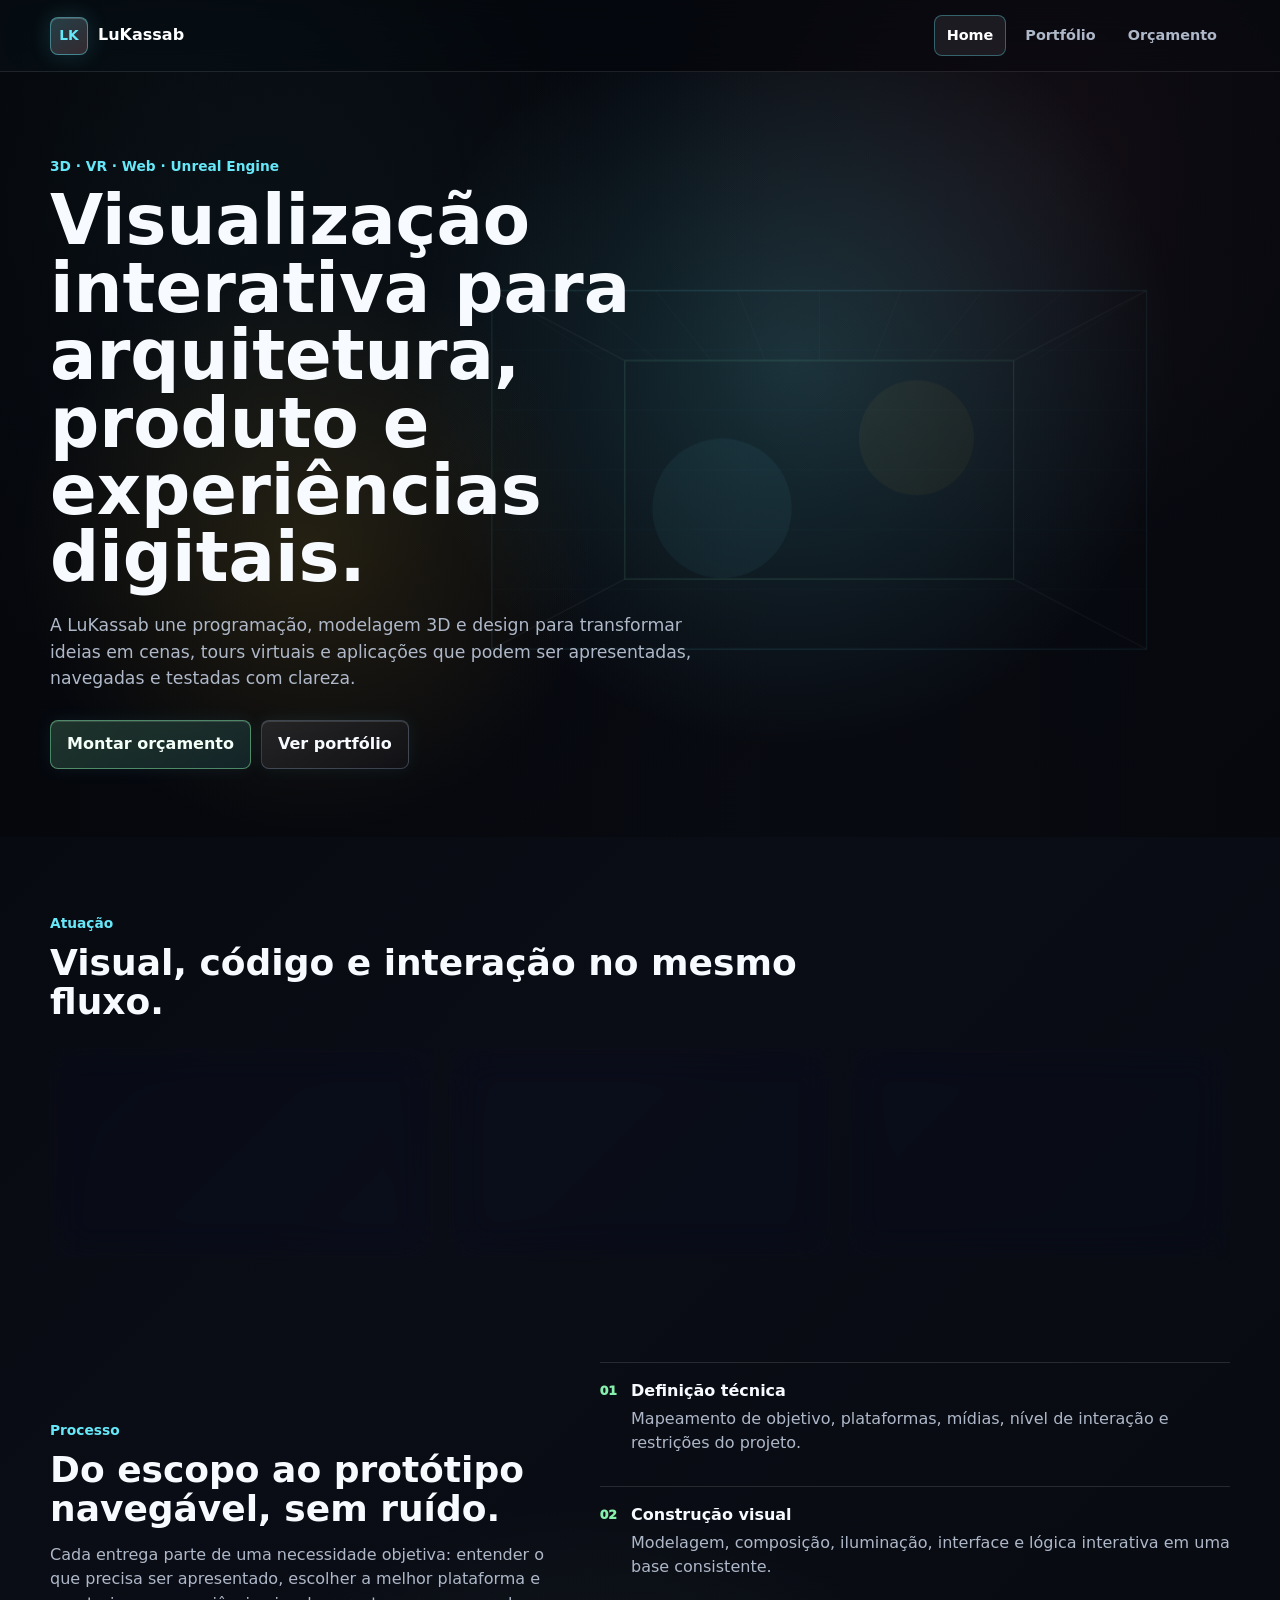
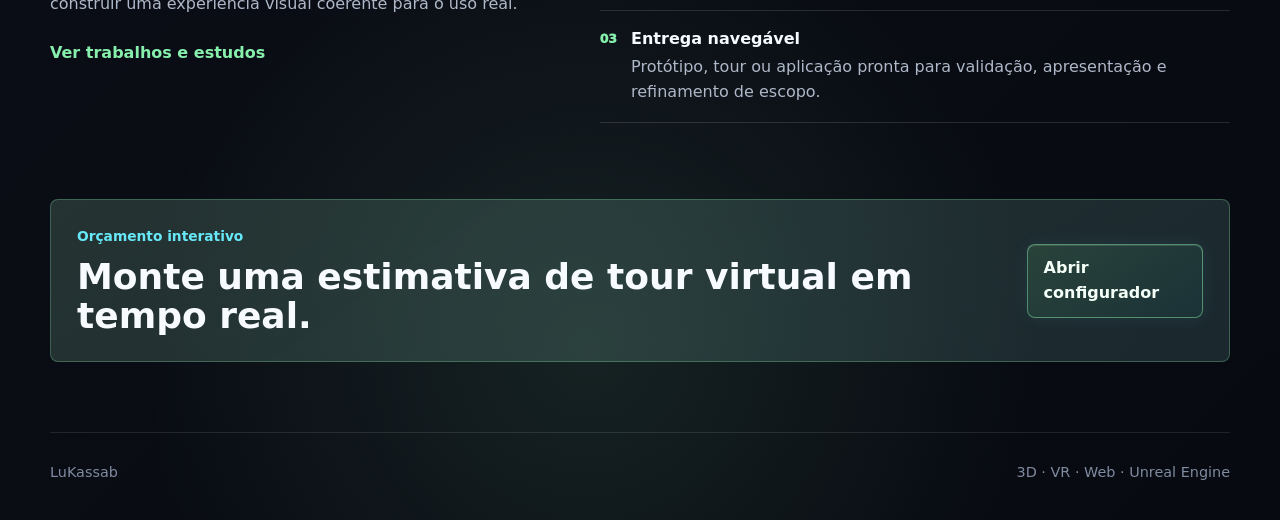
==== commit b7bd7bec: "Refine homepage content" ====
--- a/index.html
+++ b/index.html
@@ -31,11 +31,11 @@
       <canvas class="hero-canvas" data-hero-canvas aria-hidden="true"></canvas>
       <div class="hero-atmosphere" aria-hidden="true"></div>
       <div class="hero-content">
-        <p class="eyebrow">Archviz · Unreal Engine · Web · VR</p>
-        <h1>Experiências digitais para visualizar, navegar e apresentar projetos.</h1>
+        <p class="eyebrow">3D · VR · Web · Unreal Engine</p>
+        <h1>Visualização interativa para arquitetura, produto e experiências digitais.</h1>
         <p class="hero-copy">
-          A LuKassab combina programação, modelagem 3D e design para criar cenas renderizadas,
-          tours virtuais, aplicações interativas e visualizações arquitetônicas com presença técnica.
+          A LuKassab une programação, modelagem 3D e design para transformar ideias em cenas,
+          tours virtuais e aplicações que podem ser apresentadas, navegadas e testadas com clareza.
         </p>
         <div class="hero-actions">
           <a class="glass-button glass-button-primary" href="orcamento.html">Montar orçamento</a>
@@ -72,25 +72,30 @@
     <section class="section-band section-tight">
       <div class="split-layout">
         <div>
-          <p class="eyebrow">Projetos</p>
-          <h2>Uma base preparada para portfólio real.</h2>
+          <p class="eyebrow">Processo</p>
+          <h2>Do escopo ao protótipo navegável, sem ruído.</h2>
           <p>
-            Os destaques abaixo são espaços visuais temporários para receber renders, cenas 3D
-            e capturas de experiências assim que os materiais finais forem adicionados.
+            Cada entrega parte de uma necessidade objetiva: entender o que precisa ser apresentado,
+            escolher a melhor plataforma e construir uma experiência visual coerente para o uso real.
           </p>
-          <a class="text-link" href="portfolio.html">Abrir galeria completa</a>
+          <a class="text-link" href="portfolio.html">Ver trabalhos e estudos</a>
         </div>
 
-        <div class="featured-strip">
-          <article class="portfolio-tile visual-aurora">
-            <div class="tile-visual" aria-hidden="true"></div>
-            <h3>Residencial Aurora</h3>
-            <p>Archviz · Unreal Engine</p>
+        <div class="workflow-list" aria-label="Fluxo de trabalho">
+          <article>
+            <span>01</span>
+            <h3>Definição técnica</h3>
+            <p>Mapeamento de objetivo, plataformas, mídias, nível de interação e restrições do projeto.</p>
           </article>
-          <article class="portfolio-tile visual-orbit">
-            <div class="tile-visual" aria-hidden="true"></div>
-            <h3>Tour Orbit</h3>
-            <p>360° · VR</p>
+          <article>
+            <span>02</span>
+            <h3>Construção visual</h3>
+            <p>Modelagem, composição, iluminação, interface e lógica interativa em uma base consistente.</p>
+          </article>
+          <article>
+            <span>03</span>
+            <h3>Entrega navegável</h3>
+            <p>Protótipo, tour ou aplicação pronta para validação, apresentação e refinamento de escopo.</p>
           </article>
         </div>
       </div>
--- a/site.css
+++ b/site.css
@@ -397,6 +397,42 @@
 
 .featured-strip-wide {
   grid-template-columns: repeat(3, minmax(0, 1fr));
+}
+
+.workflow-list {
+  display: grid;
+  gap: 12px;
+}
+
+.workflow-list article {
+  display: grid;
+  grid-template-columns: auto minmax(0, 1fr);
+  gap: 6px 14px;
+  align-items: start;
+  padding: 18px 0;
+  border-top: 1px solid rgb(255 255 255 / 0.12);
+}
+
+.workflow-list article:last-child {
+  border-bottom: 1px solid rgb(255 255 255 / 0.12);
+}
+
+.workflow-list span {
+  grid-row: span 2;
+  color: var(--green);
+  font-size: 0.78rem;
+  font-weight: 920;
+}
+
+.workflow-list h3 {
+  margin-bottom: 0;
+  font-size: 1rem;
+}
+
+.workflow-list p {
+  max-width: 620px;
+  margin-bottom: 0;
+  color: var(--muted);
 }
 
 .portfolio-tile {
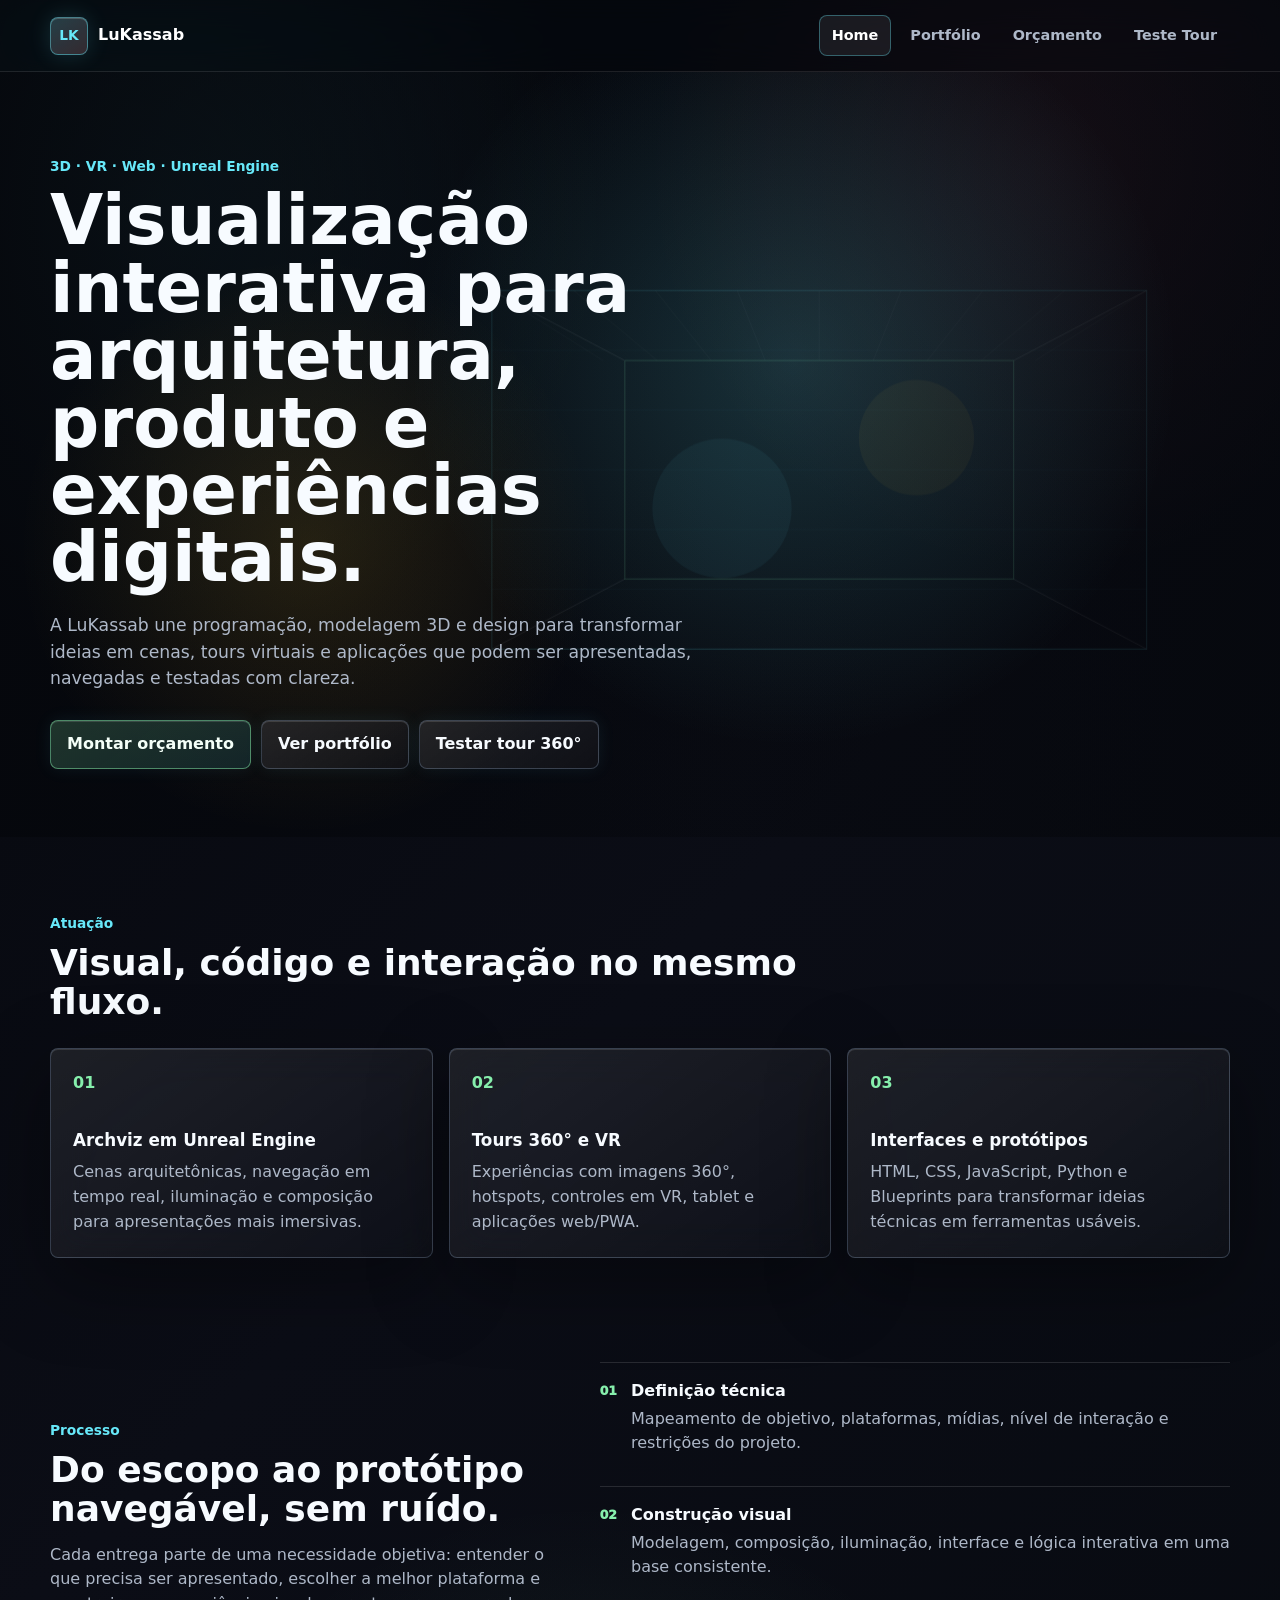
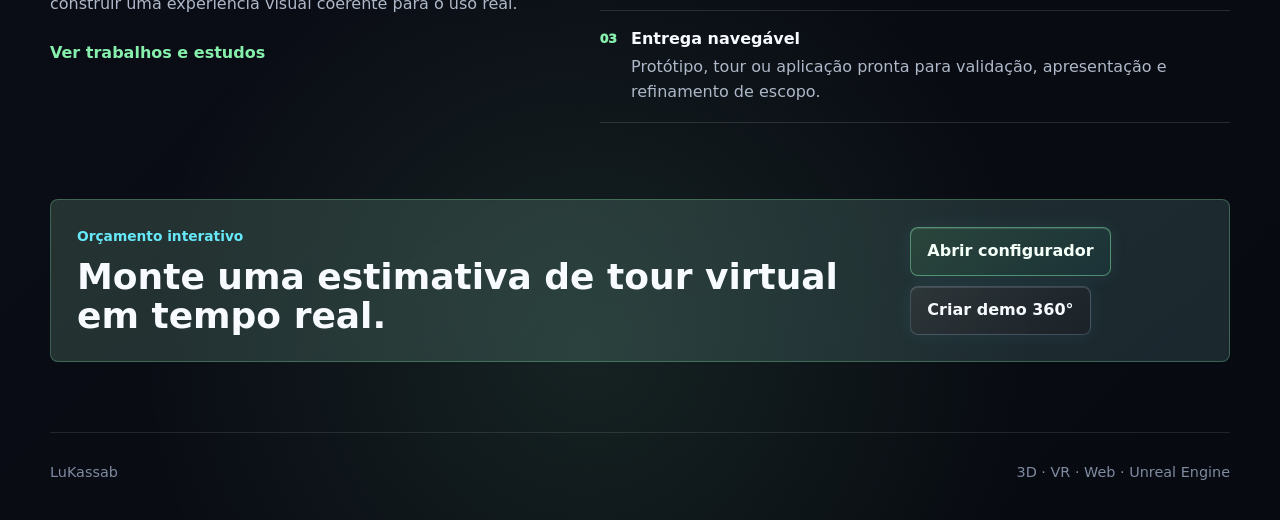
==== commit ec1e7340: "Add virtual tour tester page" ====
--- a/index.html
+++ b/index.html
@@ -23,6 +23,7 @@
       <a class="is-active" href="index.html">Home</a>
       <a href="portfolio.html">Portfólio</a>
       <a href="orcamento.html">Orçamento</a>
+      <a href="teste-seu-tour-virtual/">Teste Tour</a>
     </nav>
   </header>
 
@@ -40,6 +41,7 @@
         <div class="hero-actions">
           <a class="glass-button glass-button-primary" href="orcamento.html">Montar orçamento</a>
           <a class="glass-button" href="portfolio.html">Ver portfólio</a>
+          <a class="glass-button" href="teste-seu-tour-virtual/">Testar tour 360°</a>
         </div>
       </div>
     </section>
@@ -106,7 +108,10 @@
         <p class="eyebrow">Orçamento interativo</p>
         <h2>Monte uma estimativa de tour virtual em tempo real.</h2>
       </div>
-      <a class="glass-button glass-button-primary" href="orcamento.html">Abrir configurador</a>
+      <div class="hero-actions">
+        <a class="glass-button glass-button-primary" href="orcamento.html">Abrir configurador</a>
+        <a class="glass-button" href="teste-seu-tour-virtual/">Criar demo 360°</a>
+      </div>
     </section>
   </main>
 
--- a/site.css
+++ b/site.css
@@ -3412,6 +3412,672 @@
   margin-bottom: 8px;
 }
 
+.tour-tester-page {
+  width: min(1520px, calc(100% - 48px));
+}
+
+.tour-tester-hero {
+  max-width: 820px;
+}
+
+.tour-tester {
+  display: grid;
+  grid-template-columns: minmax(250px, 300px) minmax(0, 1fr) minmax(260px, 310px);
+  gap: 16px;
+  align-items: start;
+}
+
+.tour-panel,
+.tour-view-card,
+.tour-hotspot-dialog {
+  border: 1px solid var(--line);
+  border-radius: var(--radius);
+  background:
+    linear-gradient(145deg, rgb(255 255 255 / 0.095), rgb(255 255 255 / 0.030)),
+    rgb(5 7 12 / 0.56);
+  box-shadow:
+    inset 0 1px 0 rgb(255 255 255 / 0.12),
+    var(--shadow);
+  backdrop-filter: blur(18px) saturate(142%);
+  -webkit-backdrop-filter: blur(18px) saturate(142%);
+}
+
+.tour-panel,
+.tour-view-card {
+  min-width: 0;
+}
+
+.tour-sidebar,
+.tour-inspector {
+  position: sticky;
+  top: calc(var(--header-h) + 18px);
+  display: grid;
+  gap: 14px;
+  padding: 14px;
+}
+
+.tour-upload-zone {
+  display: grid;
+  gap: 10px;
+  justify-items: start;
+  border: 1px dashed rgb(103 232 249 / 0.34);
+  border-radius: var(--radius);
+  padding: 15px;
+  background:
+    linear-gradient(145deg, rgb(103 232 249 / 0.095), rgb(134 239 172 / 0.045)),
+    rgb(0 0 0 / 0.18);
+  transition: border-color 0.18s ease, background 0.18s ease, transform 0.18s ease;
+}
+
+.tour-upload-zone.is-dragging {
+  border-color: rgb(134 239 172 / 0.72);
+  background:
+    linear-gradient(145deg, rgb(134 239 172 / 0.16), rgb(103 232 249 / 0.10)),
+    rgb(0 0 0 / 0.22);
+  transform: translateY(-1px);
+}
+
+.tour-upload-icon {
+  width: 44px;
+  height: 44px;
+  display: grid;
+  place-items: center;
+  border: 1px solid rgb(103 232 249 / 0.34);
+  border-radius: 999px;
+  color: var(--cyan);
+  background: rgb(0 0 0 / 0.24);
+  font-size: 0.78rem;
+  font-weight: 950;
+}
+
+.tour-upload-zone h2,
+.tour-inspector h2,
+.tour-commercial-cta h2 {
+  margin: 0;
+  color: #ffffff;
+  font-size: 1.08rem;
+  line-height: 1.2;
+}
+
+.tour-upload-zone p,
+.tour-upload-zone small,
+.tour-muted,
+.tour-inspector p,
+.tour-commercial-cta p {
+  margin: 0;
+  color: var(--muted);
+  font-size: 0.84rem;
+  line-height: 1.45;
+}
+
+.tour-upload-zone small {
+  color: #fde68a;
+}
+
+.tour-sidebar-heading {
+  display: flex;
+  align-items: center;
+  justify-content: space-between;
+  gap: 10px;
+}
+
+.tour-sidebar-heading span {
+  color: var(--cyan);
+  font-size: 0.78rem;
+  font-weight: 900;
+}
+
+.tour-sidebar-heading strong {
+  color: #ffffff;
+  font-size: 0.86rem;
+}
+
+.tour-scene-list,
+.tour-hotspot-list {
+  display: grid;
+  gap: 8px;
+}
+
+.tour-scene-card {
+  min-width: 0;
+  display: grid;
+  grid-template-columns: 68px minmax(0, 1fr) auto;
+  gap: 10px;
+  align-items: center;
+  border: 1px solid rgb(255 255 255 / 0.11);
+  border-radius: var(--radius);
+  padding: 8px;
+  color: var(--muted);
+  background: rgb(255 255 255 / 0.045);
+  cursor: pointer;
+  text-align: left;
+  transition: border-color 0.18s ease, background 0.18s ease, transform 0.18s ease;
+}
+
+.tour-scene-card:hover,
+.tour-scene-card:focus-visible,
+.tour-scene-card.is-active {
+  border-color: rgb(134 239 172 / 0.54);
+  background:
+    linear-gradient(145deg, rgb(134 239 172 / 0.12), rgb(103 232 249 / 0.065)),
+    rgb(255 255 255 / 0.055);
+  outline: none;
+  transform: translateY(-1px);
+}
+
+.tour-scene-thumb {
+  width: 68px;
+  aspect-ratio: 16 / 10;
+  display: grid;
+  place-items: center;
+  overflow: hidden;
+  border: 1px solid rgb(103 232 249 / 0.22);
+  border-radius: 8px;
+  color: var(--cyan);
+  background: rgb(0 0 0 / 0.30);
+  font-size: 0.74rem;
+  font-weight: 950;
+}
+
+.tour-scene-thumb img {
+  width: 100%;
+  height: 100%;
+  object-fit: cover;
+}
+
+.tour-scene-copy {
+  min-width: 0;
+  display: grid;
+  gap: 2px;
+}
+
+.tour-scene-copy strong {
+  overflow: hidden;
+  color: #ffffff;
+  font-size: 0.86rem;
+  text-overflow: ellipsis;
+  white-space: nowrap;
+}
+
+.tour-scene-copy small,
+.tour-initial-marker {
+  color: var(--muted-2);
+  font-size: 0.72rem;
+  font-weight: 800;
+}
+
+.tour-initial-marker {
+  color: var(--green);
+}
+
+.tour-view-card {
+  display: grid;
+  gap: 12px;
+  padding: 14px;
+}
+
+.tour-toolbar {
+  display: flex;
+  align-items: center;
+  justify-content: space-between;
+  gap: 12px;
+}
+
+.tour-mode-switch {
+  display: inline-flex;
+  flex: 0 0 auto;
+  gap: 4px;
+  border: 1px solid rgb(103 232 249 / 0.22);
+  border-radius: 999px;
+  padding: 4px;
+  background: rgb(0 0 0 / 0.22);
+}
+
+.tour-mode-switch button {
+  min-height: 34px;
+  border: 0;
+  border-radius: 999px;
+  padding: 7px 13px;
+  color: var(--muted);
+  background: transparent;
+  cursor: pointer;
+  font-size: 0.8rem;
+  font-weight: 900;
+}
+
+.tour-mode-switch button:hover,
+.tour-mode-switch button:focus-visible,
+.tour-mode-switch button.is-active {
+  color: #ffffff;
+  background:
+    linear-gradient(145deg, rgb(134 239 172 / 0.18), rgb(103 232 249 / 0.10)),
+    rgb(255 255 255 / 0.05);
+  outline: none;
+}
+
+.tour-toolbar-actions {
+  display: flex;
+  justify-content: flex-end;
+  flex-wrap: wrap;
+  gap: 8px;
+}
+
+.tour-toolbar-actions .glass-button,
+.tour-upload-zone .glass-button,
+.tour-inspector .glass-button {
+  min-height: 34px;
+  padding: 7px 11px;
+  font-size: 0.78rem;
+}
+
+.tour-danger-button {
+  border-color: rgb(251 113 133 / 0.32);
+  color: #fecdd3;
+}
+
+.tour-danger-button:hover,
+.tour-danger-button:focus-visible {
+  border-color: rgb(251 113 133 / 0.58);
+  background:
+    linear-gradient(145deg, rgb(251 113 133 / 0.16), rgb(103 232 249 / 0.04)),
+    rgb(0 0 0 / 0.16);
+}
+
+.tour-viewer-shell {
+  position: relative;
+  min-height: 560px;
+  overflow: hidden;
+  border: 1px solid rgb(103 232 249 / 0.24);
+  border-radius: var(--radius);
+  background:
+    radial-gradient(circle at 50% 30%, rgb(103 232 249 / 0.12), transparent 44%),
+    rgb(0 0 0 / 0.36);
+}
+
+.tour-viewer-shell:fullscreen {
+  border-radius: 0;
+  background: #05070c;
+}
+
+.tour-viewer,
+.tour-viewer canvas,
+.tour-hotspot-layer {
+  position: absolute;
+  inset: 0;
+}
+
+.tour-viewer canvas {
+  width: 100% !important;
+  height: 100% !important;
+  display: block;
+  cursor: grab;
+  touch-action: none;
+}
+
+.tour-viewer canvas:active {
+  cursor: grabbing;
+}
+
+.tour-hotspot-layer {
+  pointer-events: none;
+}
+
+.tour-hotspot {
+  position: absolute;
+  z-index: 5;
+  display: inline-flex;
+  align-items: center;
+  gap: 7px;
+  border: 1px solid rgb(134 239 172 / 0.62);
+  border-radius: 999px;
+  padding: 6px 10px 6px 7px;
+  color: #ffffff;
+  background:
+    linear-gradient(145deg, rgb(134 239 172 / 0.22), rgb(103 232 249 / 0.10)),
+    rgb(5 7 12 / 0.76);
+  box-shadow: 0 0 18px rgb(103 232 249 / 0.22);
+  cursor: pointer;
+  pointer-events: auto;
+  transform: translate(-50%, -50%);
+  transition: border-color 0.18s ease, background 0.18s ease, transform 0.18s ease;
+}
+
+.tour-hotspot:hover,
+.tour-hotspot:focus-visible {
+  border-color: rgb(255 255 255 / 0.76);
+  background:
+    linear-gradient(145deg, rgb(134 239 172 / 0.32), rgb(103 232 249 / 0.16)),
+    rgb(5 7 12 / 0.82);
+  outline: none;
+  transform: translate(-50%, -50%) scale(1.03);
+}
+
+.tour-hotspot span {
+  width: 20px;
+  height: 20px;
+  display: grid;
+  place-items: center;
+  border-radius: 999px;
+  color: rgb(5 7 12 / 0.96);
+  background: var(--green);
+  font-size: 0.75rem;
+  font-weight: 950;
+}
+
+.tour-hotspot strong {
+  max-width: 150px;
+  overflow: hidden;
+  font-size: 0.76rem;
+  font-weight: 900;
+  text-overflow: ellipsis;
+  white-space: nowrap;
+}
+
+.tour-viewer-shell.is-preview .tour-hotspot strong {
+  display: none;
+}
+
+.tour-empty-state {
+  position: absolute;
+  inset: 0;
+  z-index: 4;
+  display: grid;
+  place-content: center;
+  gap: 8px;
+  padding: 28px;
+  color: var(--muted);
+  text-align: center;
+  background:
+    linear-gradient(145deg, rgb(255 255 255 / 0.06), rgb(255 255 255 / 0.015)),
+    rgb(5 7 12 / 0.72);
+}
+
+.tour-empty-state[hidden] {
+  display: none;
+}
+
+.tour-empty-state h2 {
+  max-width: 560px;
+  margin: 0 auto;
+  color: #ffffff;
+  font-size: 1.5rem;
+}
+
+.tour-empty-state p {
+  max-width: 560px;
+  margin: 0 auto;
+}
+
+.tour-watermark {
+  position: absolute;
+  right: 14px;
+  bottom: 12px;
+  z-index: 6;
+  border: 1px solid rgb(255 255 255 / 0.14);
+  border-radius: 999px;
+  padding: 5px 9px;
+  color: rgb(255 255 255 / 0.62);
+  background: rgb(5 7 12 / 0.48);
+  font-size: 0.68rem;
+  font-weight: 800;
+  pointer-events: none;
+}
+
+.tour-watermark[hidden] {
+  display: none;
+}
+
+.tour-commercial-cta {
+  display: flex;
+  align-items: center;
+  justify-content: space-between;
+  gap: 16px;
+  border: 1px solid rgb(134 239 172 / 0.28);
+  border-radius: var(--radius);
+  padding: 14px;
+  background:
+    linear-gradient(145deg, rgb(134 239 172 / 0.12), rgb(103 232 249 / 0.06)),
+    rgb(0 0 0 / 0.16);
+}
+
+.tour-commercial-cta[hidden] {
+  display: none;
+}
+
+.tour-status {
+  min-height: 18px;
+  margin: 0;
+  color: var(--cyan);
+  font-size: 0.84rem;
+  font-weight: 820;
+}
+
+.tour-status[data-tone="success"] {
+  color: var(--green);
+}
+
+.tour-status[data-tone="warning"] {
+  color: #fde68a;
+}
+
+.tour-status[data-tone="error"] {
+  color: #fecdd3;
+}
+
+.tour-inspector-empty,
+.tour-inspector-content {
+  display: grid;
+  gap: 12px;
+}
+
+.tour-field {
+  display: grid;
+  gap: 7px;
+}
+
+.tour-field label,
+.tour-field > span,
+.tour-field > label,
+.tour-field > input + span {
+  color: var(--cyan);
+}
+
+.tour-field label,
+.tour-field span,
+.tour-field > label {
+  font-size: 0.78rem;
+  font-weight: 900;
+}
+
+.tour-field input,
+.tour-field select {
+  width: 100%;
+  min-height: 42px;
+  border: 1px solid rgb(103 232 249 / 0.26);
+  border-radius: var(--radius);
+  padding: 9px 11px;
+  color: var(--text);
+  background:
+    linear-gradient(145deg, rgb(255 255 255 / 0.085), rgb(255 255 255 / 0.025)),
+    rgb(0 0 0 / 0.22);
+  outline: none;
+}
+
+.tour-field input:focus,
+.tour-field select:focus {
+  border-color: rgb(134 239 172 / 0.52);
+  box-shadow: 0 0 20px rgb(103 232 249 / 0.10);
+}
+
+.tour-hotspot-summary {
+  display: grid;
+  gap: 8px;
+  padding-top: 12px;
+  border-top: 1px solid rgb(255 255 255 / 0.10);
+}
+
+.tour-hotspot-row {
+  display: grid;
+  grid-template-columns: 28px minmax(0, 1fr);
+  gap: 4px 8px;
+  align-items: center;
+  border: 1px solid rgb(255 255 255 / 0.10);
+  border-radius: var(--radius);
+  padding: 8px;
+  color: var(--muted);
+  background: rgb(255 255 255 / 0.04);
+  cursor: pointer;
+  text-align: left;
+}
+
+.tour-hotspot-row:hover,
+.tour-hotspot-row:focus-visible {
+  border-color: rgb(134 239 172 / 0.46);
+  color: #ffffff;
+  outline: none;
+}
+
+.tour-hotspot-row span {
+  grid-row: 1 / span 2;
+  width: 26px;
+  height: 26px;
+  display: grid;
+  place-items: center;
+  border-radius: 999px;
+  color: rgb(5 7 12 / 0.96);
+  background: var(--green);
+  font-size: 0.76rem;
+  font-weight: 950;
+}
+
+.tour-hotspot-row strong {
+  overflow: hidden;
+  color: #ffffff;
+  font-size: 0.82rem;
+  text-overflow: ellipsis;
+  white-space: nowrap;
+}
+
+.tour-hotspot-row small {
+  color: var(--muted-2);
+  font-size: 0.72rem;
+}
+
+.tour-hotspot-dialog {
+  width: min(460px, calc(100% - 32px));
+  max-width: none;
+  padding: 0;
+  color: var(--text);
+}
+
+.tour-hotspot-dialog::backdrop {
+  background: rgb(0 0 0 / 0.62);
+  backdrop-filter: blur(8px);
+}
+
+.tour-hotspot-form {
+  display: grid;
+  gap: 14px;
+  padding: 18px;
+}
+
+.tour-hotspot-form header h2 {
+  margin: 0;
+  color: #ffffff;
+  font-size: 1.25rem;
+}
+
+.tour-dialog-actions {
+  display: grid;
+  grid-template-columns: auto 1fr auto auto;
+  gap: 8px;
+  align-items: center;
+}
+
+@media (max-width: 1180px) {
+  .tour-tester {
+    grid-template-columns: minmax(240px, 300px) minmax(0, 1fr);
+  }
+
+  .tour-inspector {
+    position: static;
+    grid-column: 1 / -1;
+  }
+}
+
+@media (max-width: 820px) {
+  .tour-tester-page {
+    width: min(100%, calc(100% - 24px));
+  }
+
+  .tour-tester {
+    grid-template-columns: 1fr;
+  }
+
+  .tour-sidebar {
+    position: static;
+  }
+
+  .tour-toolbar,
+  .tour-commercial-cta {
+    align-items: stretch;
+    flex-direction: column;
+  }
+
+  .tour-toolbar-actions {
+    justify-content: stretch;
+  }
+
+  .tour-toolbar-actions .glass-button,
+  .tour-commercial-cta .glass-button {
+    flex: 1 1 140px;
+  }
+
+  .tour-viewer-shell {
+    min-height: 420px;
+  }
+
+  .tour-scene-list {
+    grid-template-columns: repeat(auto-fit, minmax(240px, 1fr));
+  }
+}
+
+@media (max-width: 560px) {
+  .tour-view-card,
+  .tour-panel {
+    padding: 12px;
+  }
+
+  .tour-viewer-shell {
+    min-height: 360px;
+  }
+
+  .tour-mode-switch {
+    width: 100%;
+  }
+
+  .tour-mode-switch button {
+    flex: 1;
+  }
+
+  .tour-toolbar-actions {
+    display: grid;
+    grid-template-columns: 1fr 1fr;
+  }
+
+  .tour-hotspot strong {
+    display: none;
+  }
+
+  .tour-dialog-actions {
+    grid-template-columns: 1fr;
+  }
+
+  .tour-dialog-actions span {
+    display: none;
+  }
+}
+
 .site-footer {
   width: min(1180px, calc(100% - 48px));
   display: flex;
@@ -3670,6 +4336,141 @@
   }
 }
 
+@media (max-width: 760px) {
+  .advanced-page.page-shell {
+    width: min(100%, calc(100% - 24px));
+    margin-top: 10px;
+  }
+
+  .advanced-page .page-hero,
+  .advanced-page .budget-variant-switch {
+    display: none;
+  }
+
+  .advanced-budget-layout {
+    grid-template-areas:
+      "progress"
+      "question";
+    gap: 12px;
+  }
+
+  .advanced-budget-layout.is-final-step {
+    grid-template-areas:
+      "progress"
+      "question"
+      "summary";
+  }
+
+  .advanced-progress-card {
+    border: 0;
+    padding: 0;
+    background: transparent;
+    box-shadow: none;
+    backdrop-filter: none;
+    -webkit-backdrop-filter: none;
+  }
+
+  .advanced-progress-card > div:first-child,
+  .advanced-branch-map {
+    display: none;
+  }
+
+  .advanced-progress-track {
+    width: 100%;
+    min-height: 10px;
+    margin: 0;
+    border-color: rgb(103 232 249 / 0.20);
+    background: rgb(255 255 255 / 0.065);
+    box-shadow: inset 0 0 0 1px rgb(255 255 255 / 0.035);
+  }
+
+  .advanced-progress-segment {
+    min-height: 10px;
+  }
+
+  .advanced-progress-segment span,
+  .advanced-progress-segment::after {
+    display: none;
+  }
+
+  .advanced-progress-segment:hover,
+  .advanced-progress-segment:focus-visible {
+    background: rgb(255 255 255 / 0.08);
+  }
+
+  .advanced-question-card {
+    min-height: auto;
+    gap: 12px;
+    padding: 16px;
+  }
+
+  .advanced-question-card .eyebrow {
+    margin-bottom: -2px;
+  }
+
+  .advanced-question-card h2 {
+    font-size: 1.42rem;
+    line-height: 1.12;
+  }
+
+  .advanced-question-card > p:not(.eyebrow):not(.advanced-validation) {
+    font-size: 0.9rem;
+    line-height: 1.45;
+  }
+
+  .advanced-option-grid,
+  .advanced-media-input-grid,
+  .advanced-details-grid {
+    grid-template-columns: 1fr;
+    gap: 8px;
+  }
+
+  .advanced-option-card {
+    min-height: auto;
+    gap: 5px;
+    padding: 12px 42px 12px 12px;
+  }
+
+  .advanced-option-card strong {
+    font-size: 0.94rem;
+  }
+
+  .advanced-option-card span {
+    font-size: 0.78rem;
+  }
+
+  .advanced-option-help {
+    top: 8px;
+    right: 8px;
+    width: 22px;
+    height: 22px;
+    font-size: 0.72rem;
+  }
+
+  .advanced-option-tooltip {
+    width: min(280px, calc(100vw - 56px));
+  }
+
+  .advanced-media-shortcuts {
+    gap: 6px;
+  }
+
+  .advanced-media-shortcuts button {
+    min-height: 34px;
+    min-width: 48px;
+    padding: 6px 9px;
+  }
+
+  .advanced-summary {
+    display: none;
+    padding: 16px;
+  }
+
+  .advanced-budget-layout.is-final-step .advanced-summary {
+    display: block;
+  }
+}
+
 @media (max-width: 560px) {
   .hero {
     min-height: 70vh;
